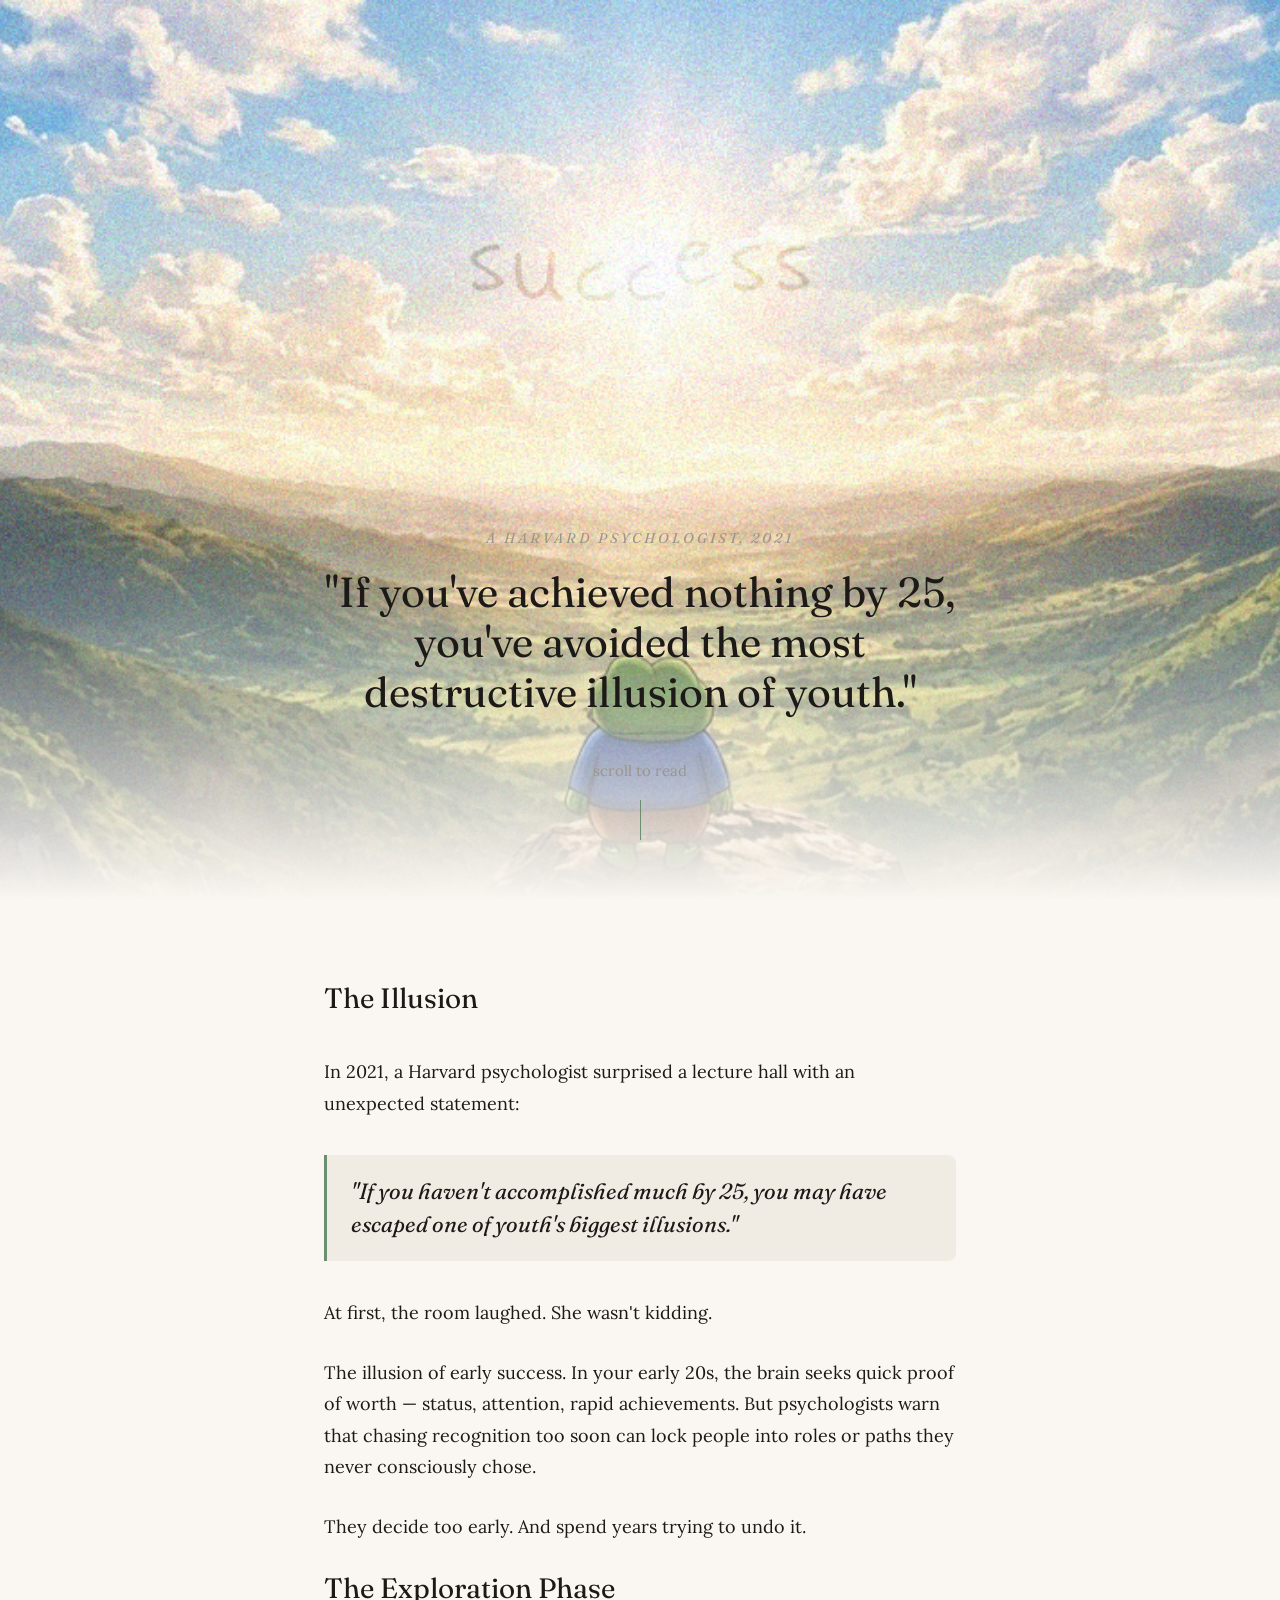
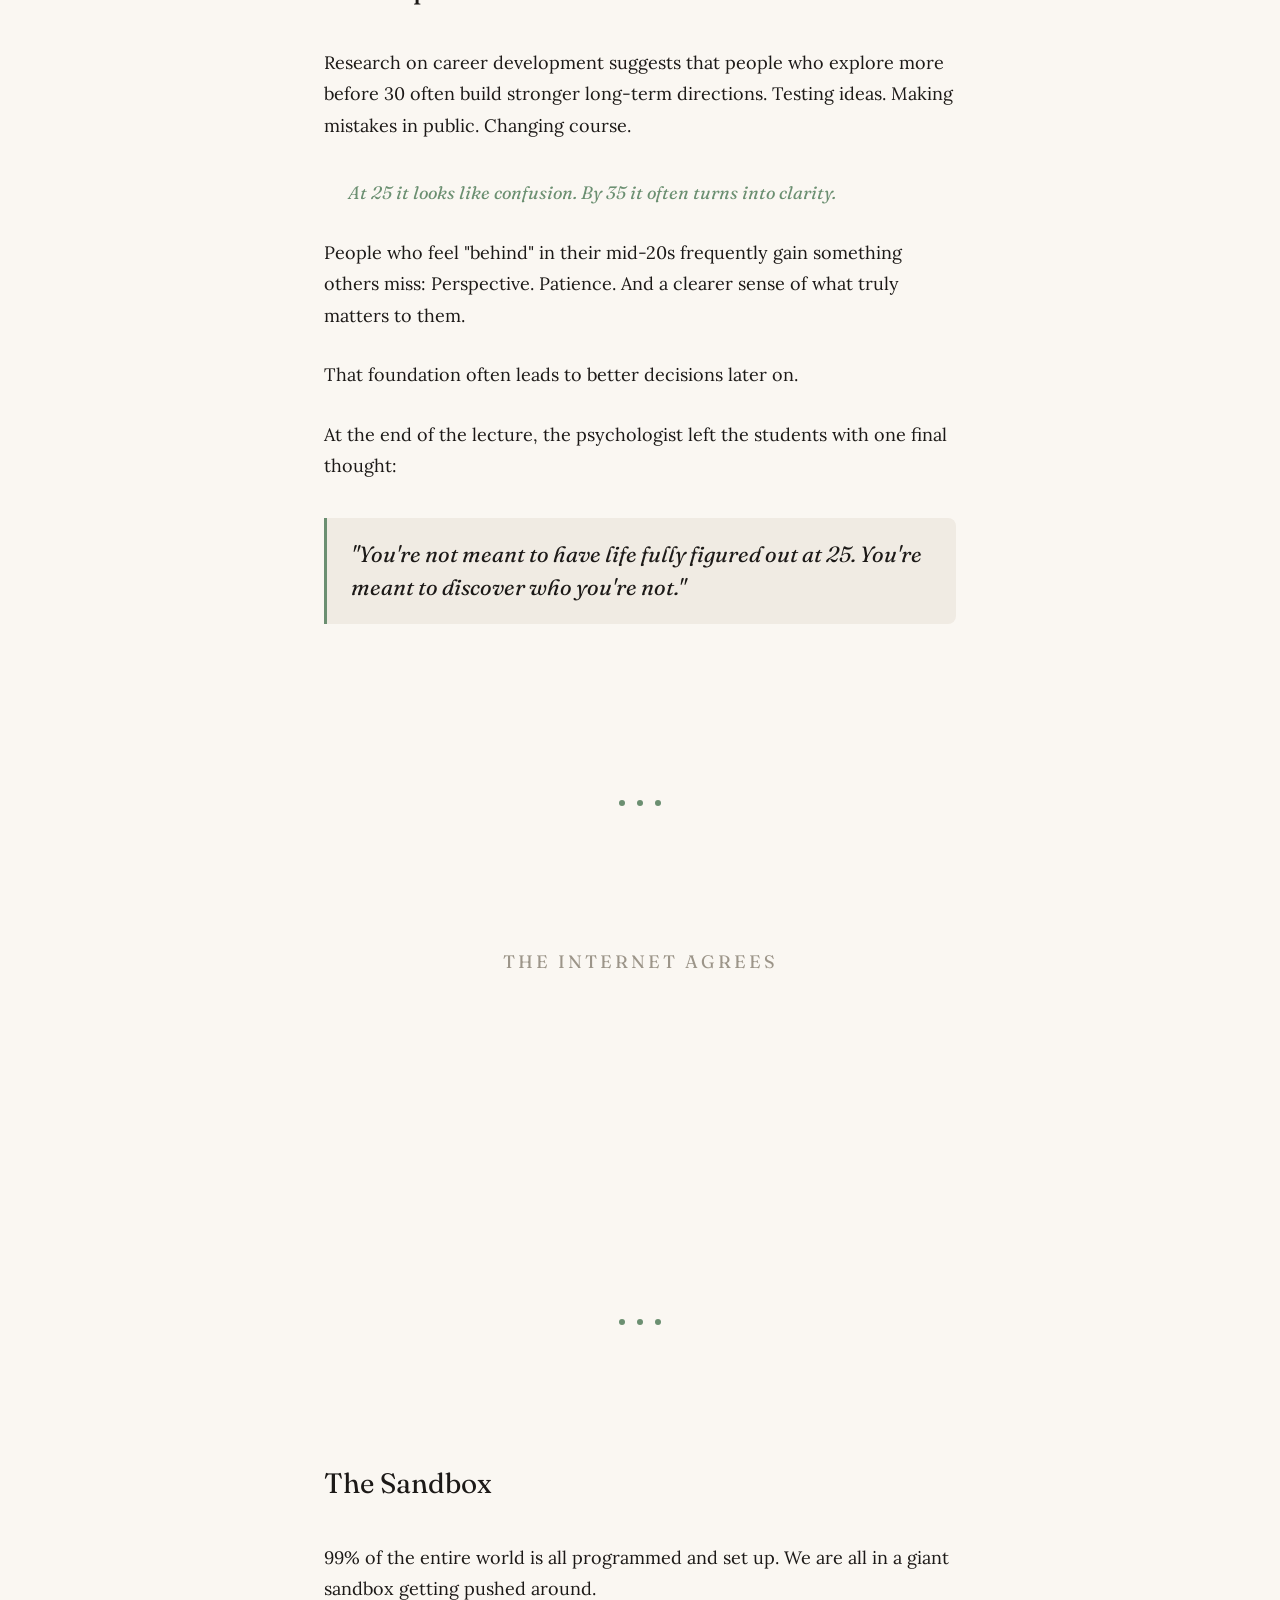
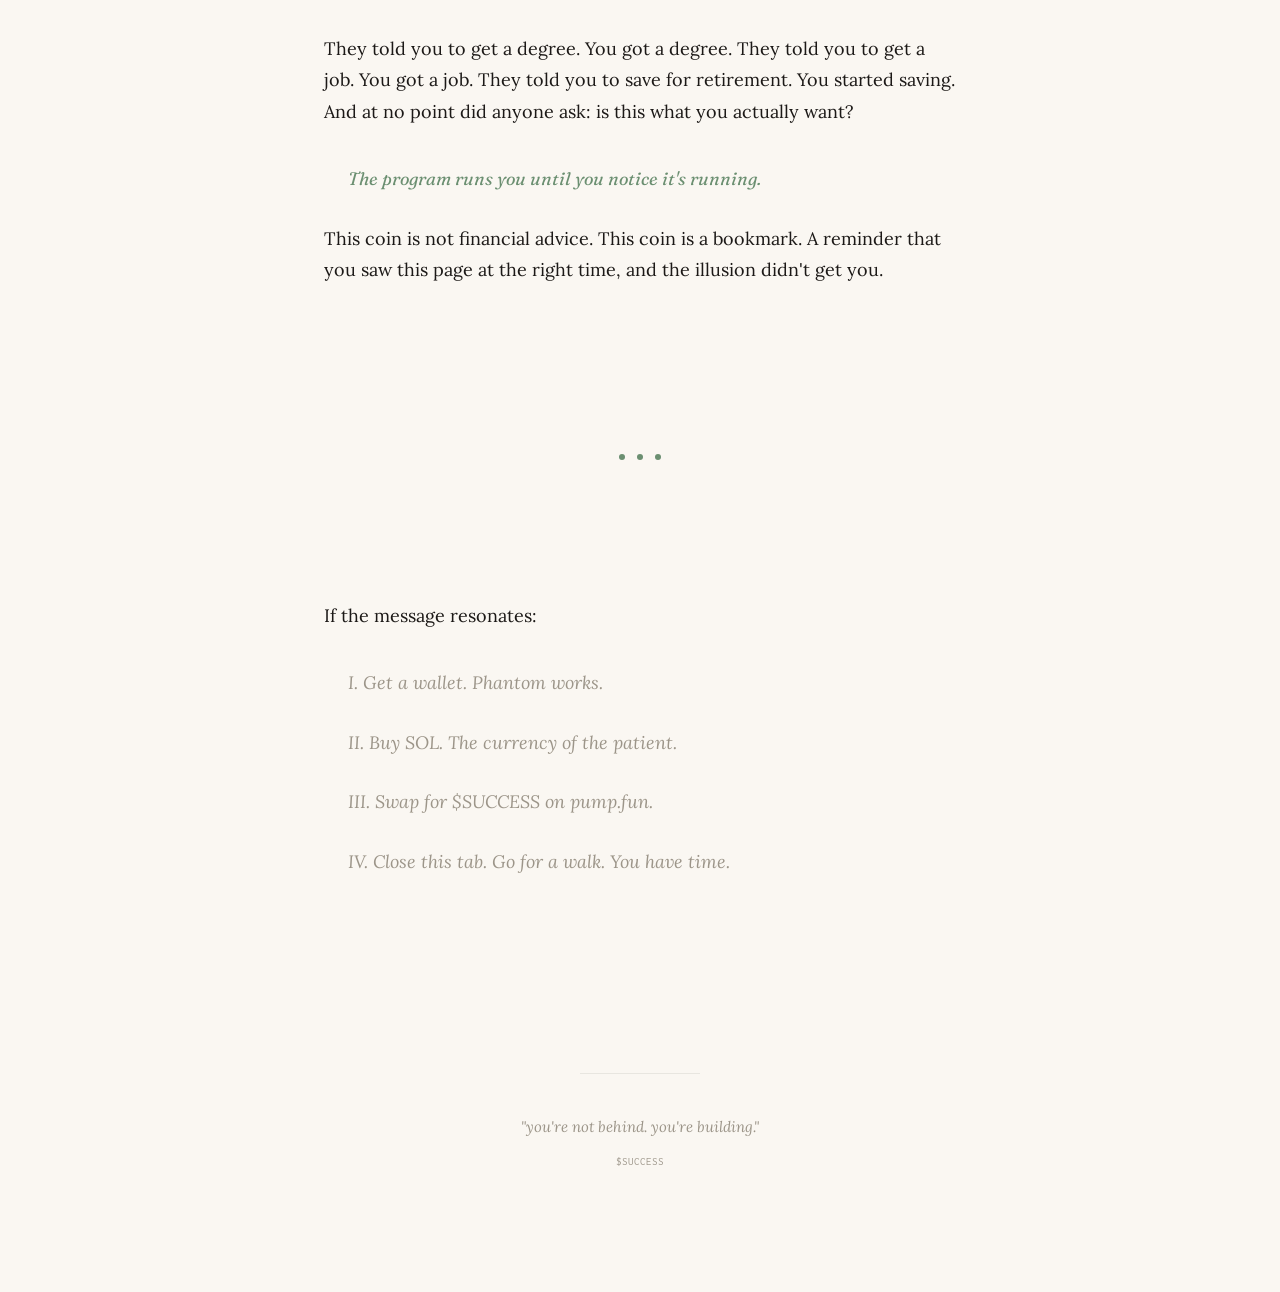
==== index.html @ fbb80ab9 "Auto-resize tweet iframe to full height, disable scrolling Co-Authored-By: Claude Opus 4.6 (1M conte" ====
<!DOCTYPE html>
<html lang="en">
<head>
  <meta charset="UTF-8">
  <meta name="viewport" content="width=device-width, initial-scale=1.0">
  <title>$SUCCESS — The Illusion of Youth</title>
  <meta name="description" content="If you've achieved nothing by 25, you've avoided the most destructive illusion of youth.">
  <meta name="theme-color" content="#FAF7F2">
  <meta property="og:title" content="$SUCCESS — The Illusion of Youth">
  <meta property="og:description" content="If you've achieved nothing by 25, you've avoided the most destructive illusion of youth.">
  <meta property="og:type" content="website">
  <meta name="twitter:card" content="summary_large_image">
  <meta name="twitter:title" content="$SUCCESS — The Illusion of Youth">
  <meta name="twitter:description" content="If you've achieved nothing by 25, you've avoided the most destructive illusion of youth.">
  <link rel="icon" href="favicon.ico">
  <link rel="preconnect" href="https://fonts.googleapis.com">
  <link rel="preconnect" href="https://fonts.gstatic.com" crossorigin>
  <link href="https://fonts.googleapis.com/css2?family=Fraunces:ital,opsz,wght@0,9..144,400;0,9..144,700;1,9..144,400;1,9..144,700&family=Inconsolata:wght@400;700&family=Lora:ital,wght@0,400;0,600;1,400&display=swap" rel="stylesheet">
  <link rel="stylesheet" href="style.css">
</head>
<body>

<!-- Toast -->
<div class="toast" id="toast">noted.</div>

<!-- Fixed header -->
<header class="site-header" id="siteHeader">
  <span class="header-ticker">$SUCCESS</span>
  <div class="header-actions">
    <button class="header-ca" id="headerCa" title="Copy contract address">CA</button>
    <a href="#" class="header-link" id="communityLink" target="_blank" rel="noopener" title="Community">
      <svg viewBox="0 0 24 24" fill="none" stroke="currentColor" stroke-width="1.5" stroke-linecap="round" stroke-linejoin="round">
        <path d="M17 21v-2a4 4 0 0 0-4-4H5a4 4 0 0 0-4 4v2"/>
        <circle cx="9" cy="7" r="4"/>
        <path d="M23 21v-2a4 4 0 0 0-3-3.87"/>
        <path d="M16 3.13a4 4 0 0 1 0 7.75"/>
      </svg>
    </a>
  </div>
</header>

<!-- CHAPTER 0 — THE VIEW -->
<section class="hero" id="hero">
  <div class="hero-image">
    <img src="static/hero.png" alt="A frog sitting peacefully on a mountain peak, overlooking a vast valley at sunset">
    <div class="hero-gradient"></div>
  </div>
  <div class="hero-content">
    <p class="hero-attribution">A Harvard Psychologist, 2021</p>
    <h1 class="hero-quote">"If you've achieved nothing by 25, you've avoided the most destructive illusion of youth."</h1>
    <p class="hero-scroll">scroll to read</p>
    <div class="scroll-line"></div>
  </div>
</section>

<!-- CHAPTER 1 — THE LECTURE -->
<div class="essay">
  <h2 class="chapter-heading scroll-reveal">The Illusion</h2>

  <p class="scroll-reveal">In 2021, a Harvard psychologist surprised a lecture hall with an unexpected statement:</p>

  <blockquote class="scroll-reveal">
    <p>"If you haven't accomplished much by 25, you may have escaped one of youth's biggest illusions."</p>
  </blockquote>

  <p class="scroll-reveal">At first, the room laughed. She wasn't kidding.</p>

  <p class="scroll-reveal">The illusion of early success. In your early 20s, the brain seeks quick proof of worth — status, attention, rapid achievements. But psychologists warn that chasing recognition too soon can lock people into roles or paths they never consciously chose.</p>

  <p class="scroll-reveal">They decide too early. And spend years trying to undo it.</p>

  <h2 class="chapter-heading scroll-reveal">The Exploration Phase</h2>

  <p class="scroll-reveal">Research on career development suggests that people who explore more before 30 often build stronger long-term directions. Testing ideas. Making mistakes in public. Changing course.</p>

  <p class="highlight-line scroll-reveal">At 25 it looks like confusion. By 35 it often turns into clarity.</p>

  <p class="scroll-reveal">People who feel "behind" in their mid-20s frequently gain something others miss: Perspective. Patience. And a clearer sense of what truly matters to them.</p>

  <p class="scroll-reveal">That foundation often leads to better decisions later on.</p>

  <p class="scroll-reveal">At the end of the lecture, the psychologist left the students with one final thought:</p>

  <blockquote class="scroll-reveal">
    <p>"You're not meant to have life fully figured out at 25. You're meant to discover who you're not."</p>
  </blockquote>
</div>

<!-- Divider -->
<div class="divider"><span></span><span></span><span></span></div>

<!-- CHAPTER 2 — THE PROOF -->
<div class="essay">
  <p class="section-label scroll-reveal">THE INTERNET AGREES</p>

  <div class="tweet-embed scroll-reveal">
    <iframe
      id="tweetFrame"
      src="https://platform.twitter.com/embed/Tweet.html?id=2039748564969283636&theme=light"
      style="width: 100%; max-width: 550px; margin: 0 auto; display: block; border: none; border-radius: 12px; overflow: hidden;"
      scrolling="no"
      allowfullscreen
      loading="lazy"
    ></iframe>
  </div>
</div>

<!-- Divider -->
<div class="divider"><span></span><span></span><span></span></div>

<!-- CHAPTER 3 — THE ESSAY CONTINUES -->
<div class="essay">
  <h2 class="chapter-heading scroll-reveal">The Sandbox</h2>

  <p class="scroll-reveal">99% of the entire world is all programmed and set up. We are all in a giant sandbox getting pushed around.</p>

  <p class="scroll-reveal">They told you to get a degree. You got a degree. They told you to get a job. You got a job. They told you to save for retirement. You started saving. And at no point did anyone ask: is this what you actually want?</p>

  <p class="highlight-line scroll-reveal">The program runs you until you notice it's running.</p>

  <p class="scroll-reveal">This coin is not financial advice. This coin is a bookmark. A reminder that you saw this page at the right time, and the illusion didn't get you.</p>
</div>

<!-- Divider -->
<div class="divider"><span></span><span></span><span></span></div>

<!-- CHAPTER 4 — HOW TO BUY -->
<div class="essay">
  <p class="scroll-reveal">If the message resonates:</p>

  <div class="buy-steps">
    <p class="buy-step scroll-reveal">I. Get a wallet. Phantom works.</p>
    <p class="buy-step scroll-reveal">II. Buy SOL. The currency of the patient.</p>
    <p class="buy-step scroll-reveal">III. Swap for $SUCCESS on pump.fun.</p>
    <p class="buy-step scroll-reveal">IV. Close this tab. Go for a walk. You have time.</p>
  </div>
</div>

<!-- COLOPHON -->
<footer class="colophon">
  <div class="colophon-line"></div>
  <p class="colophon-quote">"you're not behind. you're building."</p>
  <p class="colophon-ticker">$SUCCESS</p>
</footer>

<script src="script.js"></script>
</body>
</html>
---- style.css ----
/* ── $SUCCESS — The Illusion of Youth ── */

:root {
  --parchment: #FAF7F2;
  --ink: #1C1917;
  --sage: #6B8F71;
  --terracotta: #C2785C;
  --stone: #9C9589;
  --quote-bg: #F0EBE3;
  --content-width: 680px;
}

/* ── Reset ── */
*, *::before, *::after {
  margin: 0;
  padding: 0;
  box-sizing: border-box;
}

html {
  scroll-behavior: smooth;
  -webkit-font-smoothing: antialiased;
  -moz-osx-font-smoothing: grayscale;
}

body {
  font-family: 'Lora', Georgia, serif;
  font-size: 18px;
  line-height: 1.75;
  color: var(--ink);
  background: var(--parchment);
  overflow-x: hidden;
}

/* ── Paper grain texture ── */
body::before {
  content: '';
  position: fixed;
  inset: 0;
  z-index: 9999;
  pointer-events: none;
  opacity: 0.015;
  background: url("data:image/svg+xml,%3Csvg xmlns='http://www.w3.org/2000/svg' width='400' height='400'%3E%3Cfilter id='n'%3E%3CfeTurbulence type='fractalNoise' baseFrequency='0.65' numOctaves='3' stitchTiles='stitch'/%3E%3C/filter%3E%3Crect width='100%25' height='100%25' filter='url(%23n)'/%3E%3C/svg%3E");
  background-size: 400px 400px;
}

/* ── Fixed header ── */
.site-header {
  position: fixed;
  top: 0;
  left: 0;
  right: 0;
  height: 48px;
  background: rgba(250, 247, 242, 0.92);
  backdrop-filter: blur(8px);
  -webkit-backdrop-filter: blur(8px);
  border-bottom: 1px solid rgba(28, 25, 23, 0.08);
  z-index: 1000;
  display: flex;
  align-items: center;
  justify-content: space-between;
  padding: 0 24px;
  opacity: 0;
  transform: translateY(-100%);
  transition: opacity 0.4s ease, transform 0.4s ease;
  pointer-events: none;
}

.site-header.visible {
  opacity: 1;
  transform: translateY(0);
  pointer-events: auto;
}

.header-ticker {
  font-family: 'Fraunces', serif;
  font-size: 14px;
  font-style: italic;
  color: var(--sage);
  letter-spacing: 0.5px;
}

.header-actions {
  display: flex;
  align-items: center;
  gap: 16px;
}

.header-ca {
  font-family: 'Inconsolata', monospace;
  font-size: 11px;
  color: var(--stone);
  cursor: pointer;
  transition: color 0.2s;
  background: none;
  border: none;
  padding: 4px 8px;
}

.header-ca:hover {
  color: var(--sage);
}

.header-link {
  color: var(--stone);
  transition: color 0.2s;
  display: flex;
  align-items: center;
}

.header-link:hover {
  color: var(--sage);
}

.header-link svg {
  width: 18px;
  height: 18px;
}

/* ── Toast ── */
.toast {
  position: fixed;
  bottom: 40px;
  left: 50%;
  transform: translateX(-50%) translateY(20px);
  font-family: 'Inconsolata', monospace;
  font-size: 13px;
  color: var(--ink);
  background: var(--parchment);
  border: 1px solid rgba(28, 25, 23, 0.12);
  padding: 8px 20px;
  border-radius: 20px;
  opacity: 0;
  transition: opacity 0.3s ease, transform 0.3s ease;
  z-index: 10000;
  pointer-events: none;
}

.toast.show {
  opacity: 1;
  transform: translateX(-50%) translateY(0);
}

/* ── Hero (Chapter 0) ── */
.hero {
  position: relative;
  min-height: 100vh;
  display: flex;
  align-items: flex-end;
  justify-content: center;
  overflow: hidden;
}

.hero-image {
  position: absolute;
  inset: 0;
  z-index: 0;
}

.hero-image img {
  width: 100%;
  height: 100%;
  object-fit: cover;
  display: block;
}

.hero-gradient {
  position: absolute;
  bottom: 0;
  left: 0;
  right: 0;
  height: 40%;
  background: linear-gradient(to bottom, rgba(250, 247, 242, 0) 0%, rgba(250, 247, 242, 1) 100%);
  z-index: 1;
}

.hero-content {
  position: relative;
  z-index: 2;
  text-align: center;
  padding: 0 24px 60px;
  max-width: 720px;
}

.hero-attribution {
  font-family: 'Fraunces', serif;
  font-style: italic;
  font-size: 14px;
  color: var(--stone);
  letter-spacing: 3px;
  text-transform: uppercase;
  margin-bottom: 16px;
}

.hero-quote {
  font-family: 'Fraunces', serif;
  font-size: 42px;
  line-height: 1.2;
  color: var(--ink);
  margin-bottom: 40px;
  font-weight: 400;
}

.hero-scroll {
  font-family: 'Lora', serif;
  font-size: 15px;
  color: var(--stone);
  margin-bottom: 16px;
}

.scroll-line {
  width: 1px;
  height: 40px;
  background: var(--sage);
  margin: 0 auto;
  animation: scrollBounce 2s ease-in-out infinite;
}

@keyframes scrollBounce {
  0%, 100% {
    opacity: 1;
    transform: translateY(0);
  }
  50% {
    opacity: 0.3;
    transform: translateY(12px);
  }
}

/* ── Essay container ── */
.essay {
  max-width: var(--content-width);
  margin: 0 auto;
  padding: 80px 24px;
}

/* ── Chapter headings ── */
.chapter-heading {
  font-family: 'Fraunces', serif;
  font-size: 28px;
  font-weight: 400;
  color: var(--ink);
  margin-bottom: 40px;
  line-height: 1.3;
}

/* ── Paragraphs ── */
.essay p {
  margin-bottom: 28px;
  font-size: 18px;
  line-height: 1.75;
}

/* ── Block quotes ── */
.essay blockquote:not(.twitter-tweet) {
  border-left: 3px solid var(--sage);
  padding: 20px 24px;
  margin: 36px 0;
  background: var(--quote-bg);
  border-radius: 0 8px 8px 0;
}

.essay blockquote p {
  font-family: 'Fraunces', serif;
  font-style: italic;
  font-size: 22px;
  line-height: 1.5;
  margin-bottom: 0;
  color: var(--ink);
}

/* ── Highlighted lines ── */
.highlight-line {
  font-family: 'Fraunces', serif;
  font-style: italic;
  font-size: 20px;
  color: var(--sage);
  padding-left: 24px;
  margin: 36px 0;
  line-height: 1.5;
}

/* ── Divider (three dots) ── */
.divider {
  display: flex;
  justify-content: center;
  align-items: center;
  gap: 12px;
  margin: 60px auto;
}

.divider span {
  width: 6px;
  height: 6px;
  border-radius: 50%;
  background: var(--sage);
}

/* ── Section label ── */
.section-label {
  font-family: 'Fraunces', serif;
  font-size: 14px;
  color: var(--stone);
  letter-spacing: 3px;
  text-align: center;
  margin-bottom: 40px;
  text-transform: uppercase;
}

/* ── Tweet embeds ── */
.tweet-embed {
  max-width: 550px;
  margin: 0 auto 24px;
}

/* ── How to buy steps ── */
.buy-steps {
  margin: 36px 0;
}

.buy-step {
  font-family: 'Lora', serif;
  font-style: italic;
  font-size: 16px;
  color: var(--stone);
  padding-left: 24px;
  margin-bottom: 12px;
  line-height: 1.6;
}

/* ── Gallery ── */
.gallery-grid {
  display: grid;
  grid-template-columns: repeat(2, 1fr);
  gap: 16px;
  margin-top: 32px;
}

.gallery-item {
  border-radius: 12px;
  border: 1px solid rgba(28, 25, 23, 0.06);
  overflow: hidden;
  transition: transform 0.3s ease, box-shadow 0.3s ease;
}

.gallery-item:hover {
  transform: translateY(-2px);
  box-shadow: 0 4px 16px rgba(28, 25, 23, 0.06);
}

.gallery-item img {
  width: 100%;
  display: block;
  object-fit: cover;
  aspect-ratio: 1;
}

/* ── Colophon (footer) ── */
.colophon {
  text-align: center;
  padding: 0 24px 120px;
}

.colophon-line {
  width: 120px;
  height: 1px;
  background: rgba(28, 25, 23, 0.08);
  margin: 80px auto 40px;
}

.colophon-quote {
  font-family: 'Lora', serif;
  font-style: italic;
  font-size: 15px;
  color: var(--stone);
  margin-bottom: 12px;
}

.colophon-ticker {
  font-family: 'Inconsolata', monospace;
  font-size: 11px;
  color: var(--stone);
}

/* ── Scroll reveal ── */
.scroll-reveal {
  opacity: 0;
  transform: translateY(12px);
  transition: opacity 0.6s ease, transform 0.6s ease;
}

.scroll-reveal.visible {
  opacity: 1;
  transform: translateY(0);
}

/* ── Responsive ── */
@media (max-width: 768px) {
  body {
    font-size: 16px;
  }

  .hero-quote {
    font-size: 28px;
  }

  .hero-attribution {
    font-size: 12px;
    letter-spacing: 2px;
  }

  .chapter-heading {
    font-size: 24px;
  }

  .essay p {
    font-size: 16px;
  }

  .essay blockquote p {
    font-size: 19px;
  }

  .highlight-line {
    font-size: 18px;
    padding-left: 16px;
  }

  .gallery-grid {
    grid-template-columns: 1fr;
  }

  .essay {
    padding: 60px 20px;
  }

  .tweet-wrapper {
    max-width: 100%;
  }
}

@media (max-width: 480px) {
  .hero-content {
    padding: 0 20px 40px;
  }

  .hero-quote {
    font-size: 24px;
  }

  .essay {
    padding: 40px 16px;
  }

  .header-actions {
    gap: 12px;
  }
}
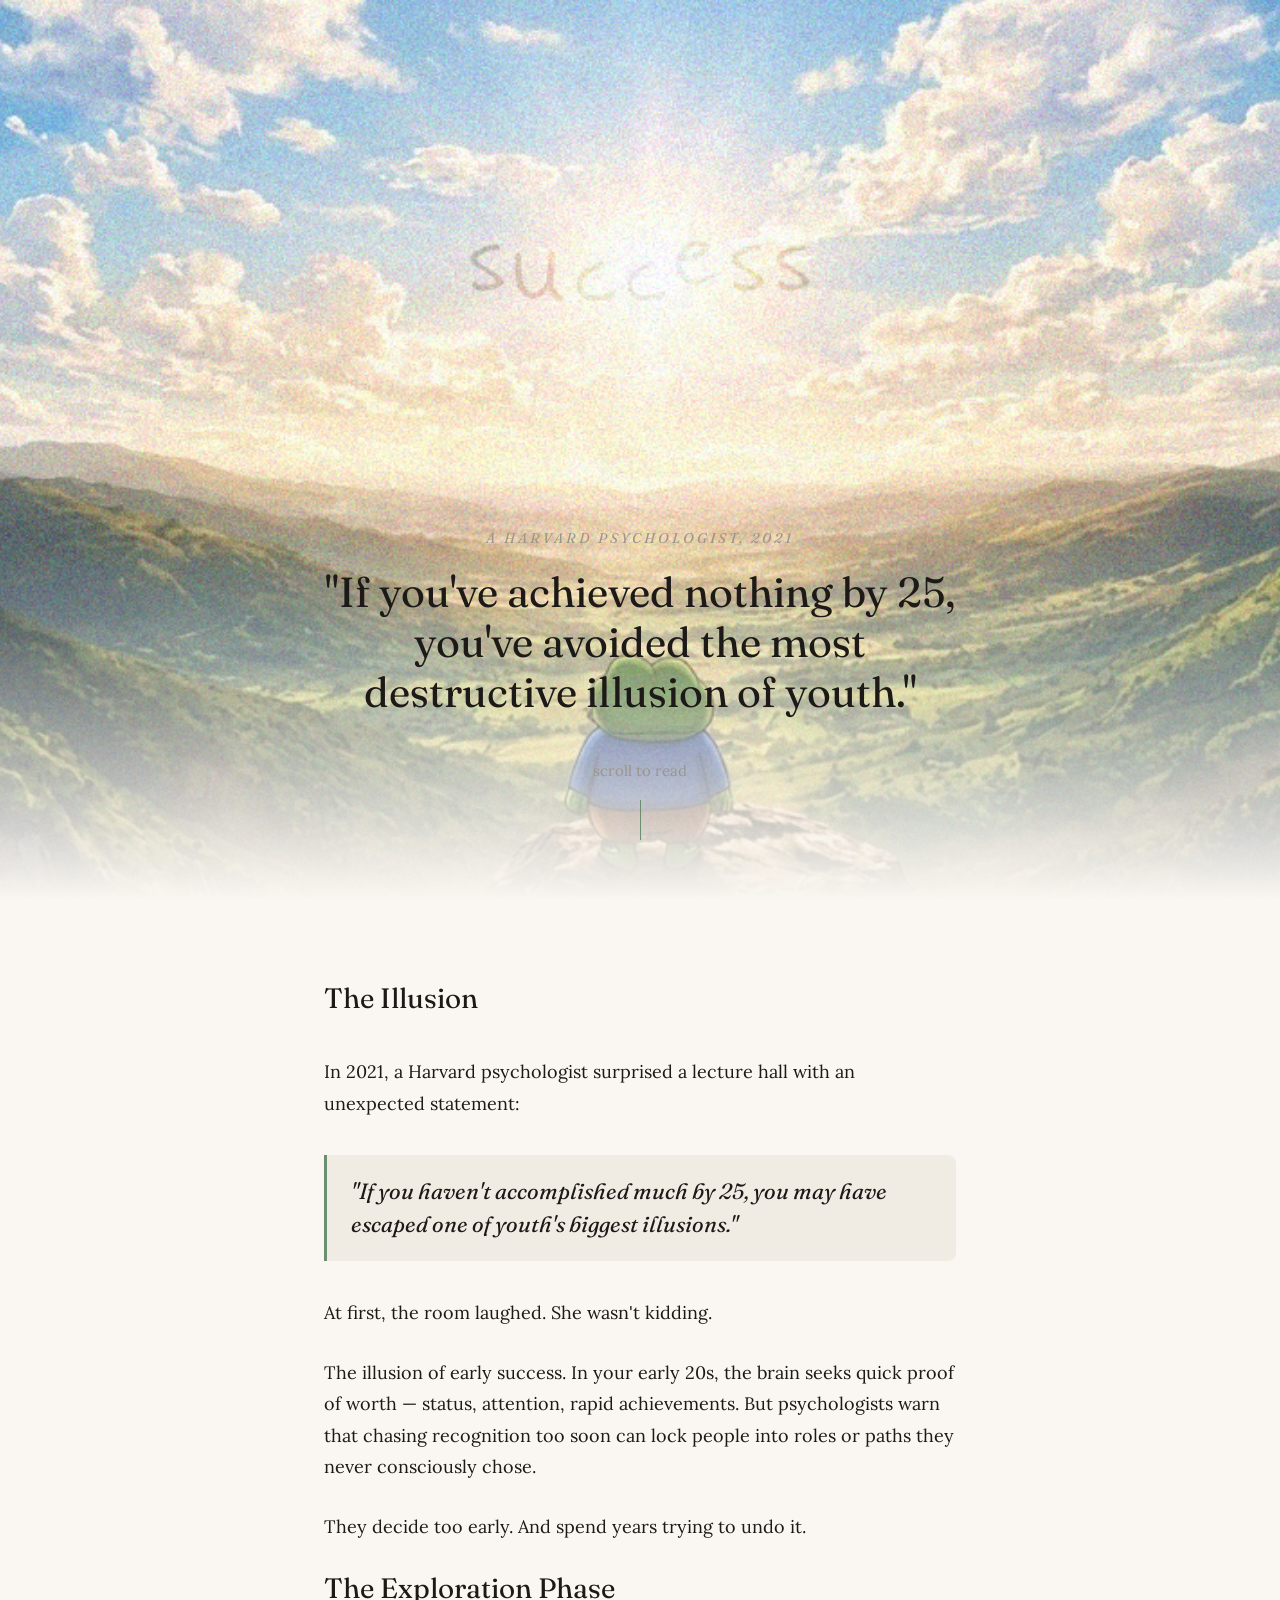
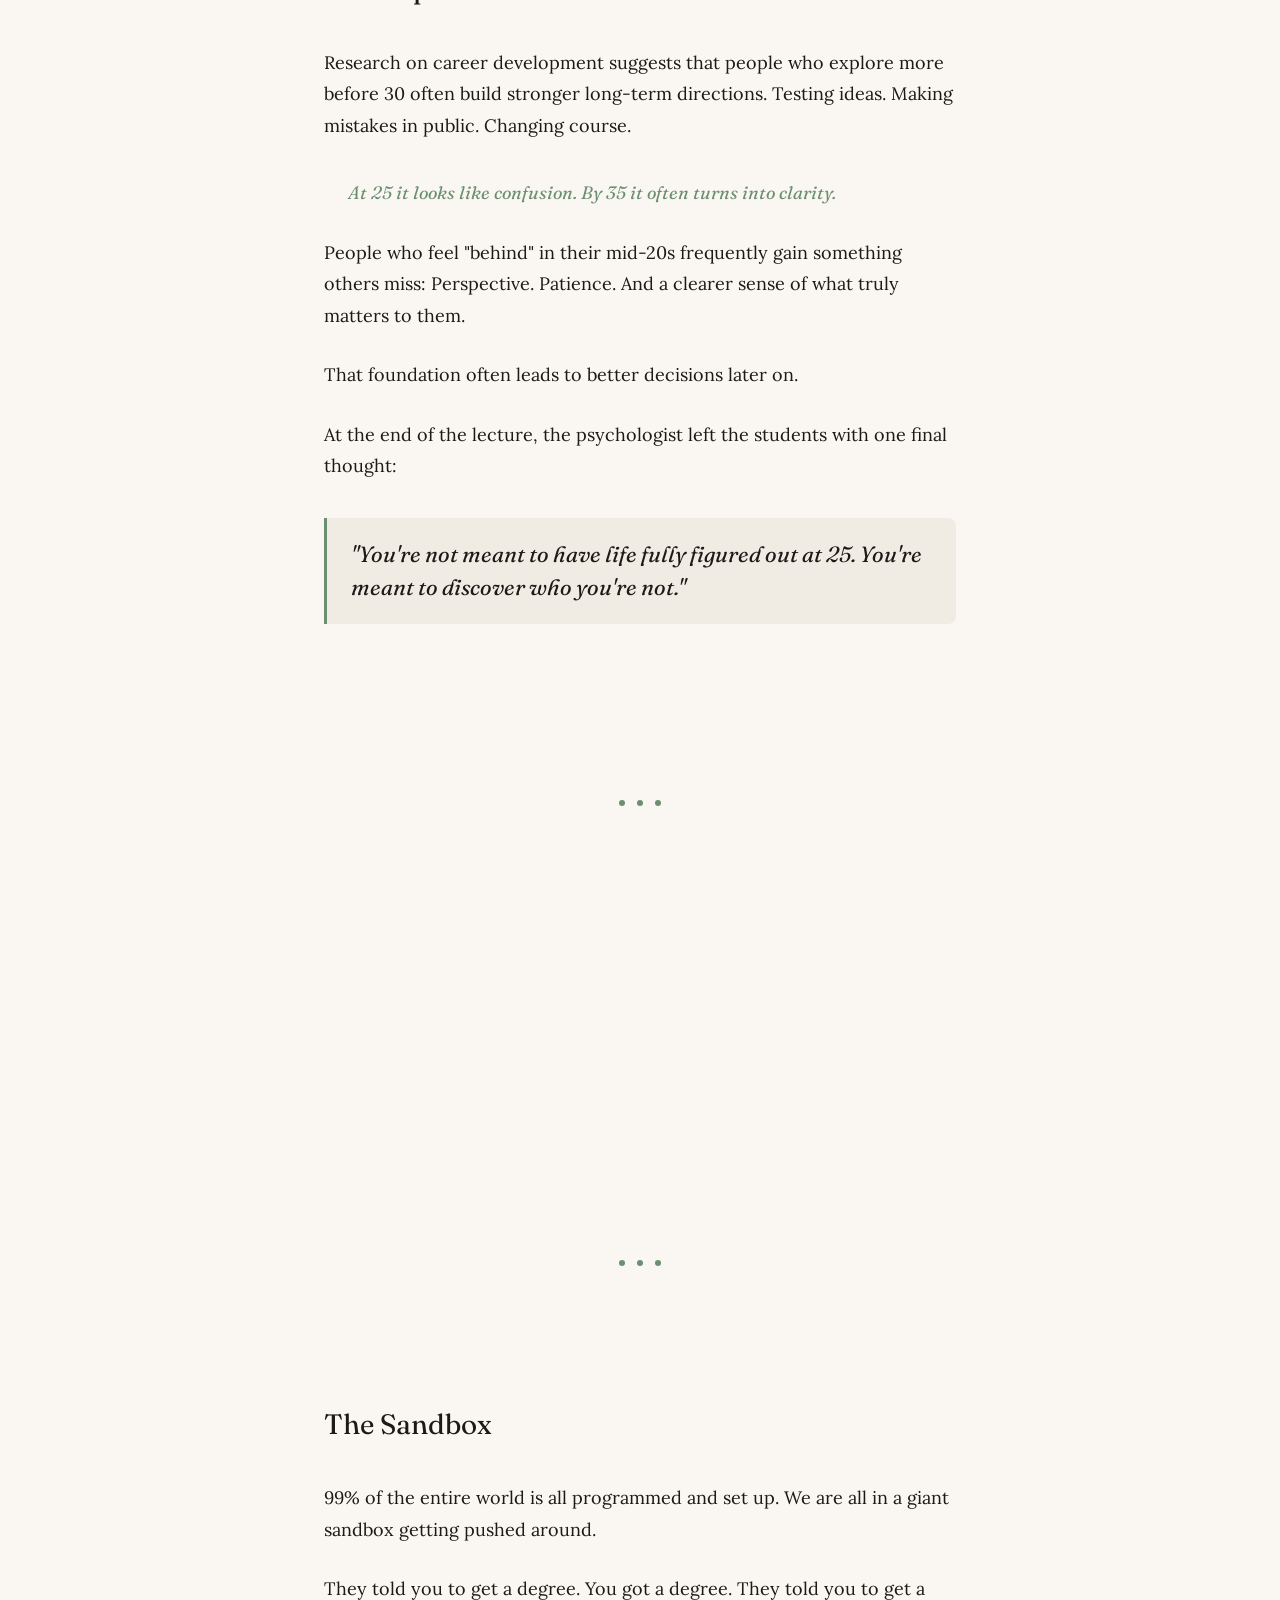
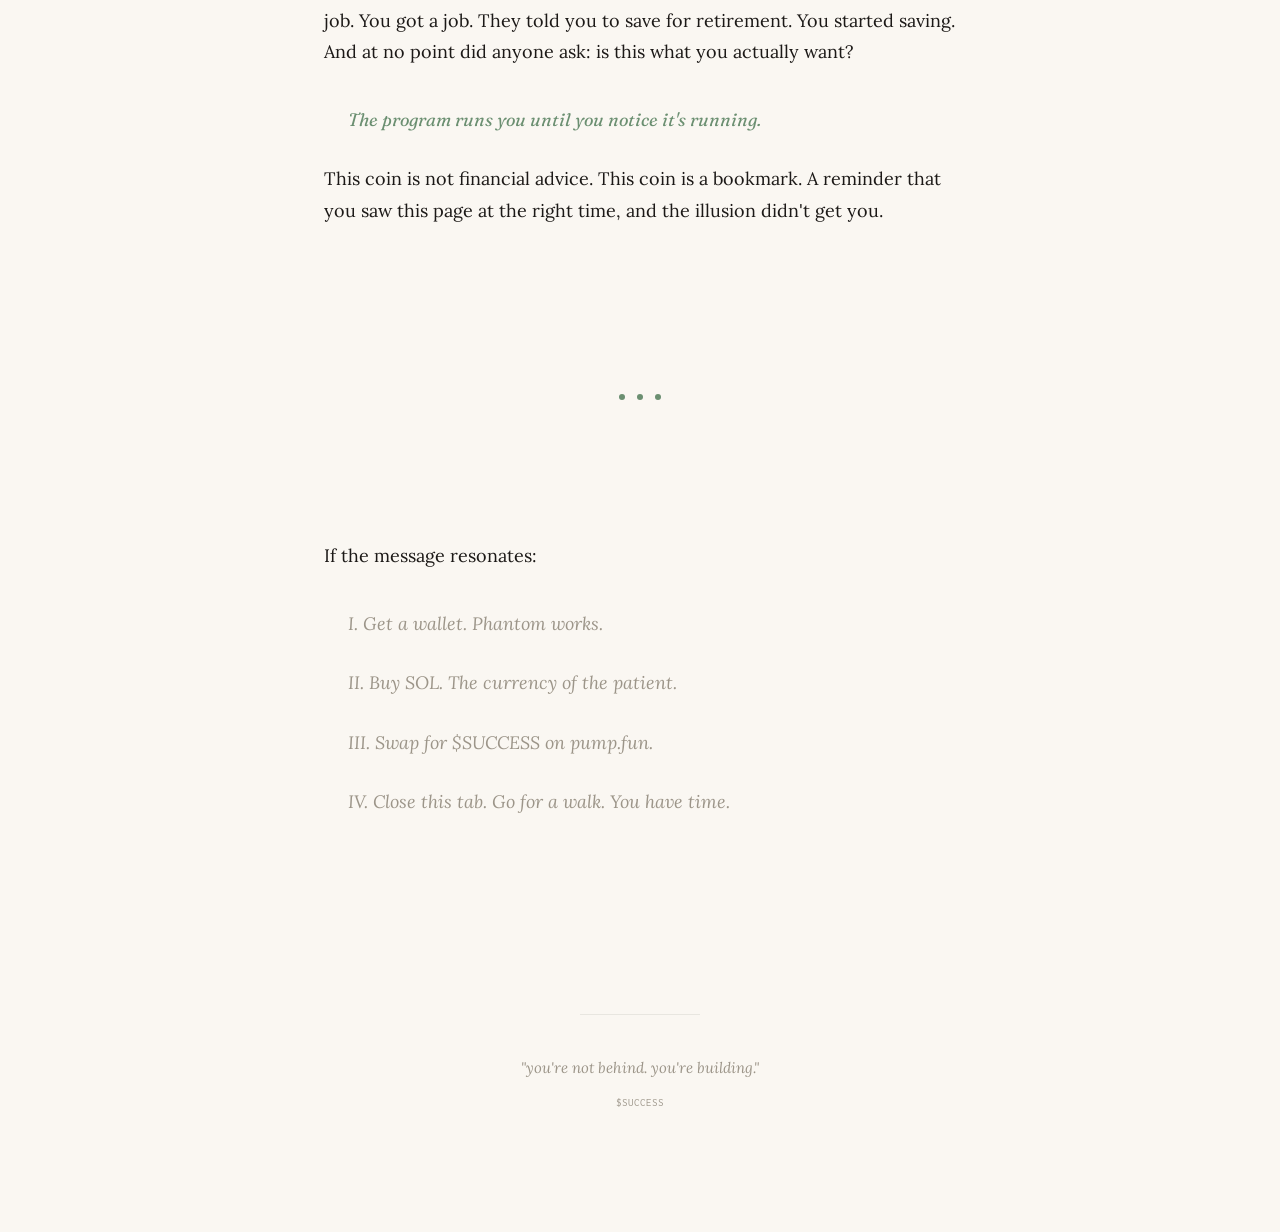
==== commit 59100fce: "Remove THE INTERNET AGREES label, make tweet full width Co-Authored-By: Claude Opus 4.6 (1M context)" ====
--- a/index.html
+++ b/index.html
@@ -91,13 +91,11 @@
 
 <!-- CHAPTER 2 — THE PROOF -->
 <div class="essay">
-  <p class="section-label scroll-reveal">THE INTERNET AGREES</p>
-
   <div class="tweet-embed scroll-reveal">
     <iframe
       id="tweetFrame"
       src="https://platform.twitter.com/embed/Tweet.html?id=2039748564969283636&theme=light"
-      style="width: 100%; max-width: 550px; margin: 0 auto; display: block; border: none; border-radius: 12px; overflow: hidden;"
+      style="width: 100%; display: block; border: none; border-radius: 12px; overflow: hidden;"
       scrolling="no"
       allowfullscreen
       loading="lazy"
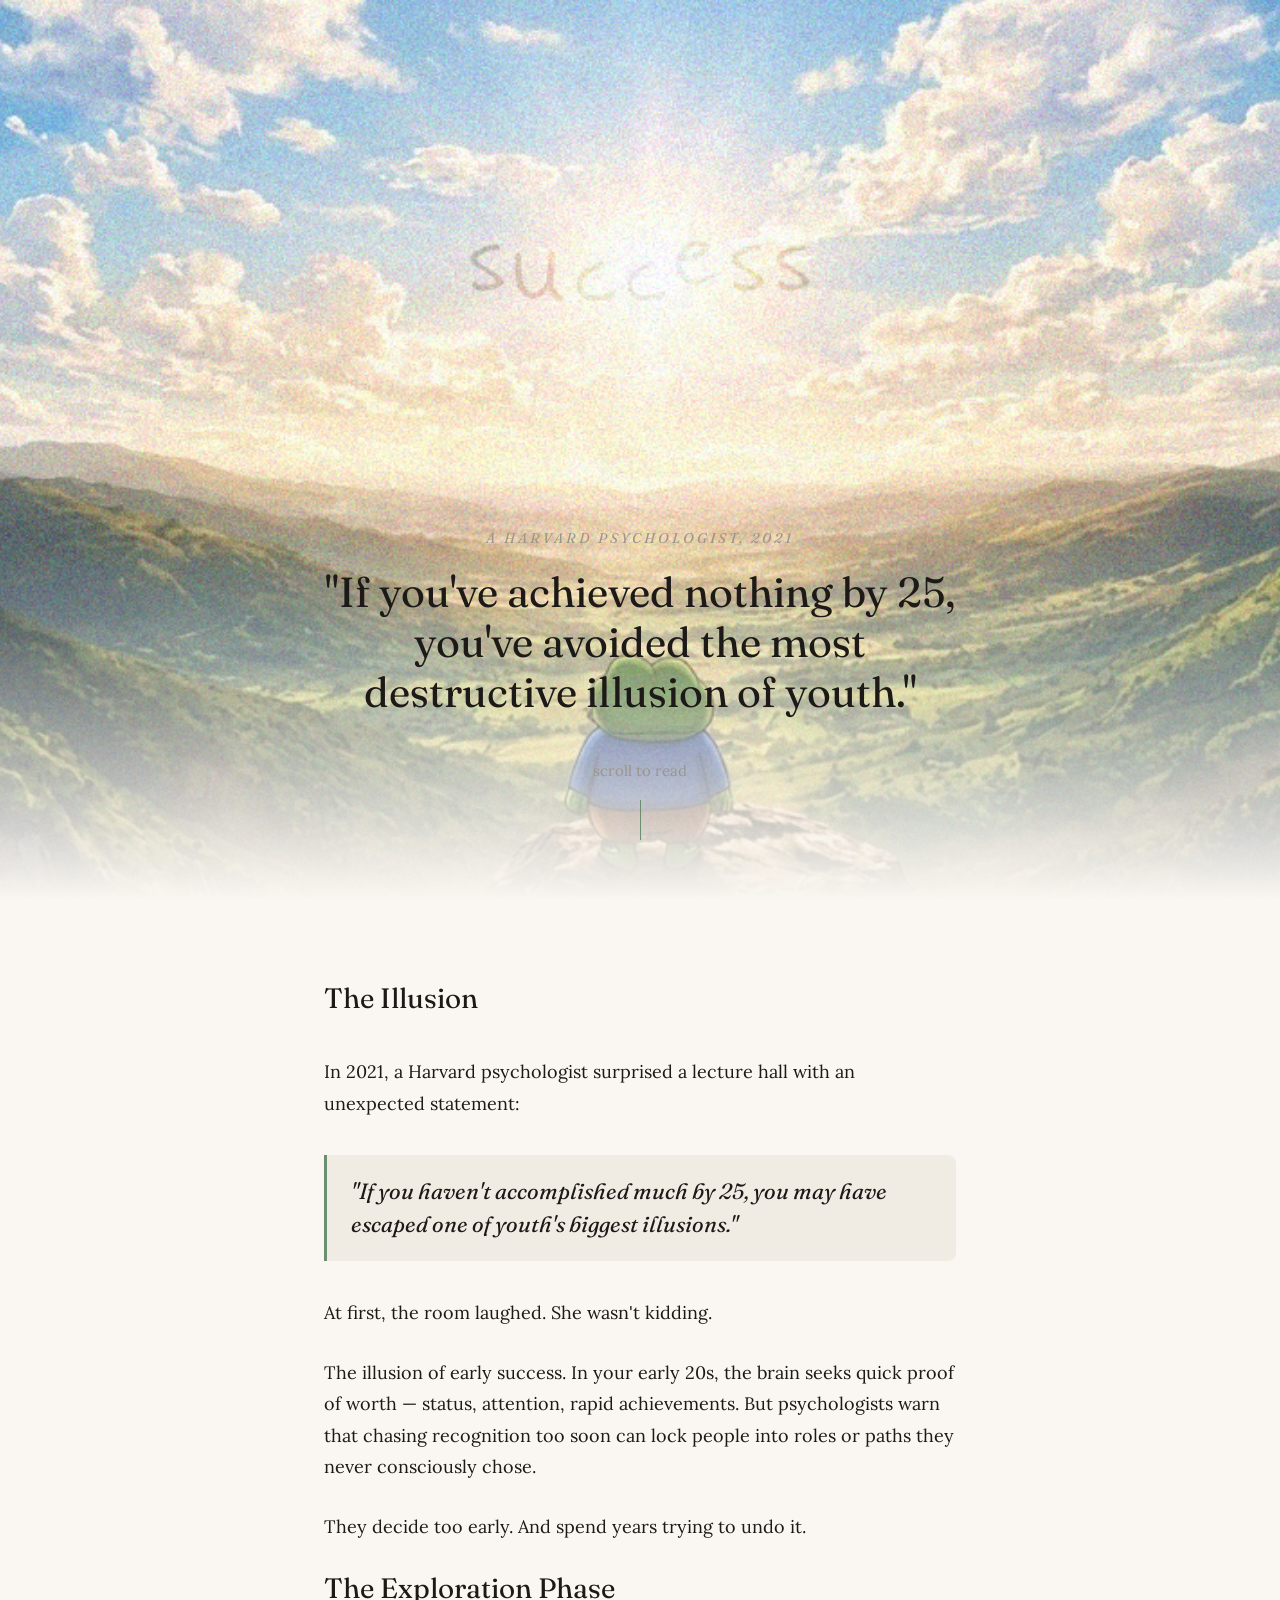
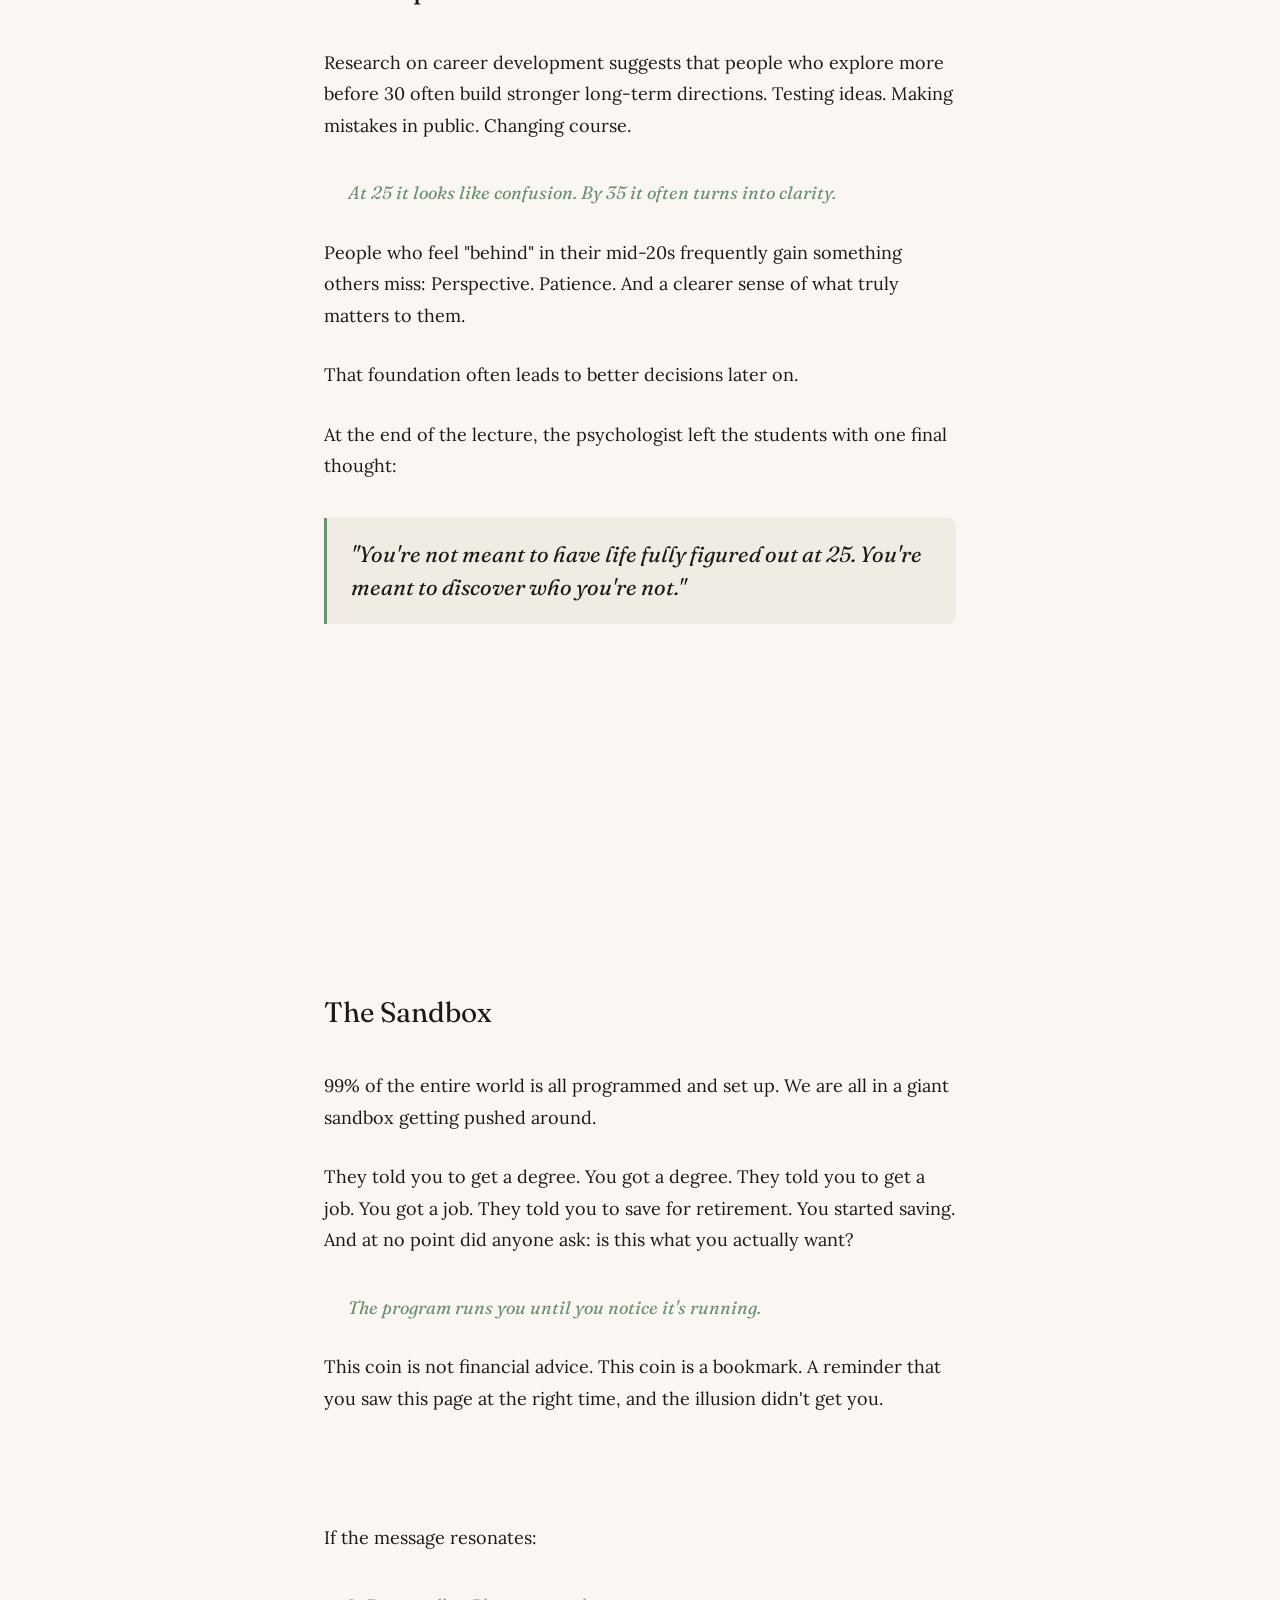
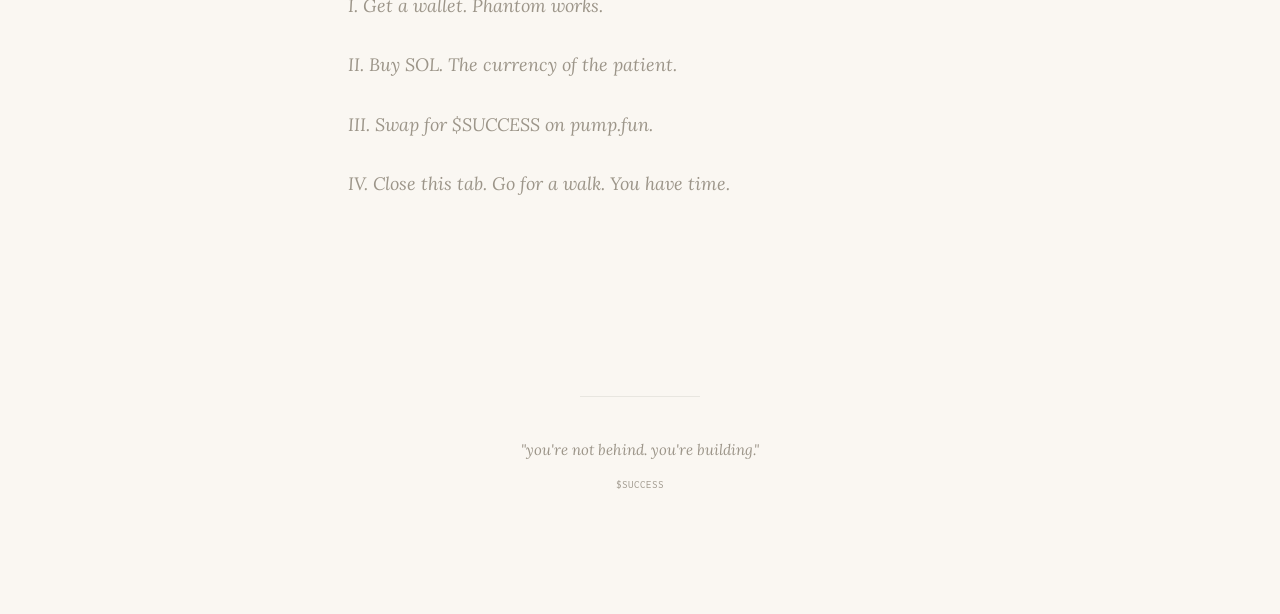
==== commit b7e766e7: "Remove all dot dividers, tighten section spacing, set tweet maxWidth Co-Authored-By: Claude Opus 4.6" ====
--- a/index.html
+++ b/index.html
@@ -86,15 +86,12 @@
   </blockquote>
 </div>
 
-<!-- Divider -->
-<div class="divider"><span></span><span></span><span></span></div>
-
 <!-- CHAPTER 2 — THE PROOF -->
-<div class="essay">
+<div class="essay" style="padding-top: 0;">
   <div class="tweet-embed scroll-reveal">
     <iframe
       id="tweetFrame"
-      src="https://platform.twitter.com/embed/Tweet.html?id=2039748564969283636&theme=light"
+      src="https://platform.twitter.com/embed/Tweet.html?id=2039748564969283636&theme=light&maxWidth=680"
       style="width: 100%; display: block; border: none; border-radius: 12px; overflow: hidden;"
       scrolling="no"
       allowfullscreen
@@ -103,11 +100,8 @@
   </div>
 </div>
 
-<!-- Divider -->
-<div class="divider"><span></span><span></span><span></span></div>
-
 <!-- CHAPTER 3 — THE ESSAY CONTINUES -->
-<div class="essay">
+<div class="essay" style="padding-top: 0;">
   <h2 class="chapter-heading scroll-reveal">The Sandbox</h2>
 
   <p class="scroll-reveal">99% of the entire world is all programmed and set up. We are all in a giant sandbox getting pushed around.</p>
@@ -119,11 +113,8 @@
   <p class="scroll-reveal">This coin is not financial advice. This coin is a bookmark. A reminder that you saw this page at the right time, and the illusion didn't get you.</p>
 </div>
 
-<!-- Divider -->
-<div class="divider"><span></span><span></span><span></span></div>
-
 <!-- CHAPTER 4 — HOW TO BUY -->
-<div class="essay">
+<div class="essay" style="padding-top: 0;">
   <p class="scroll-reveal">If the message resonates:</p>
 
   <div class="buy-steps">
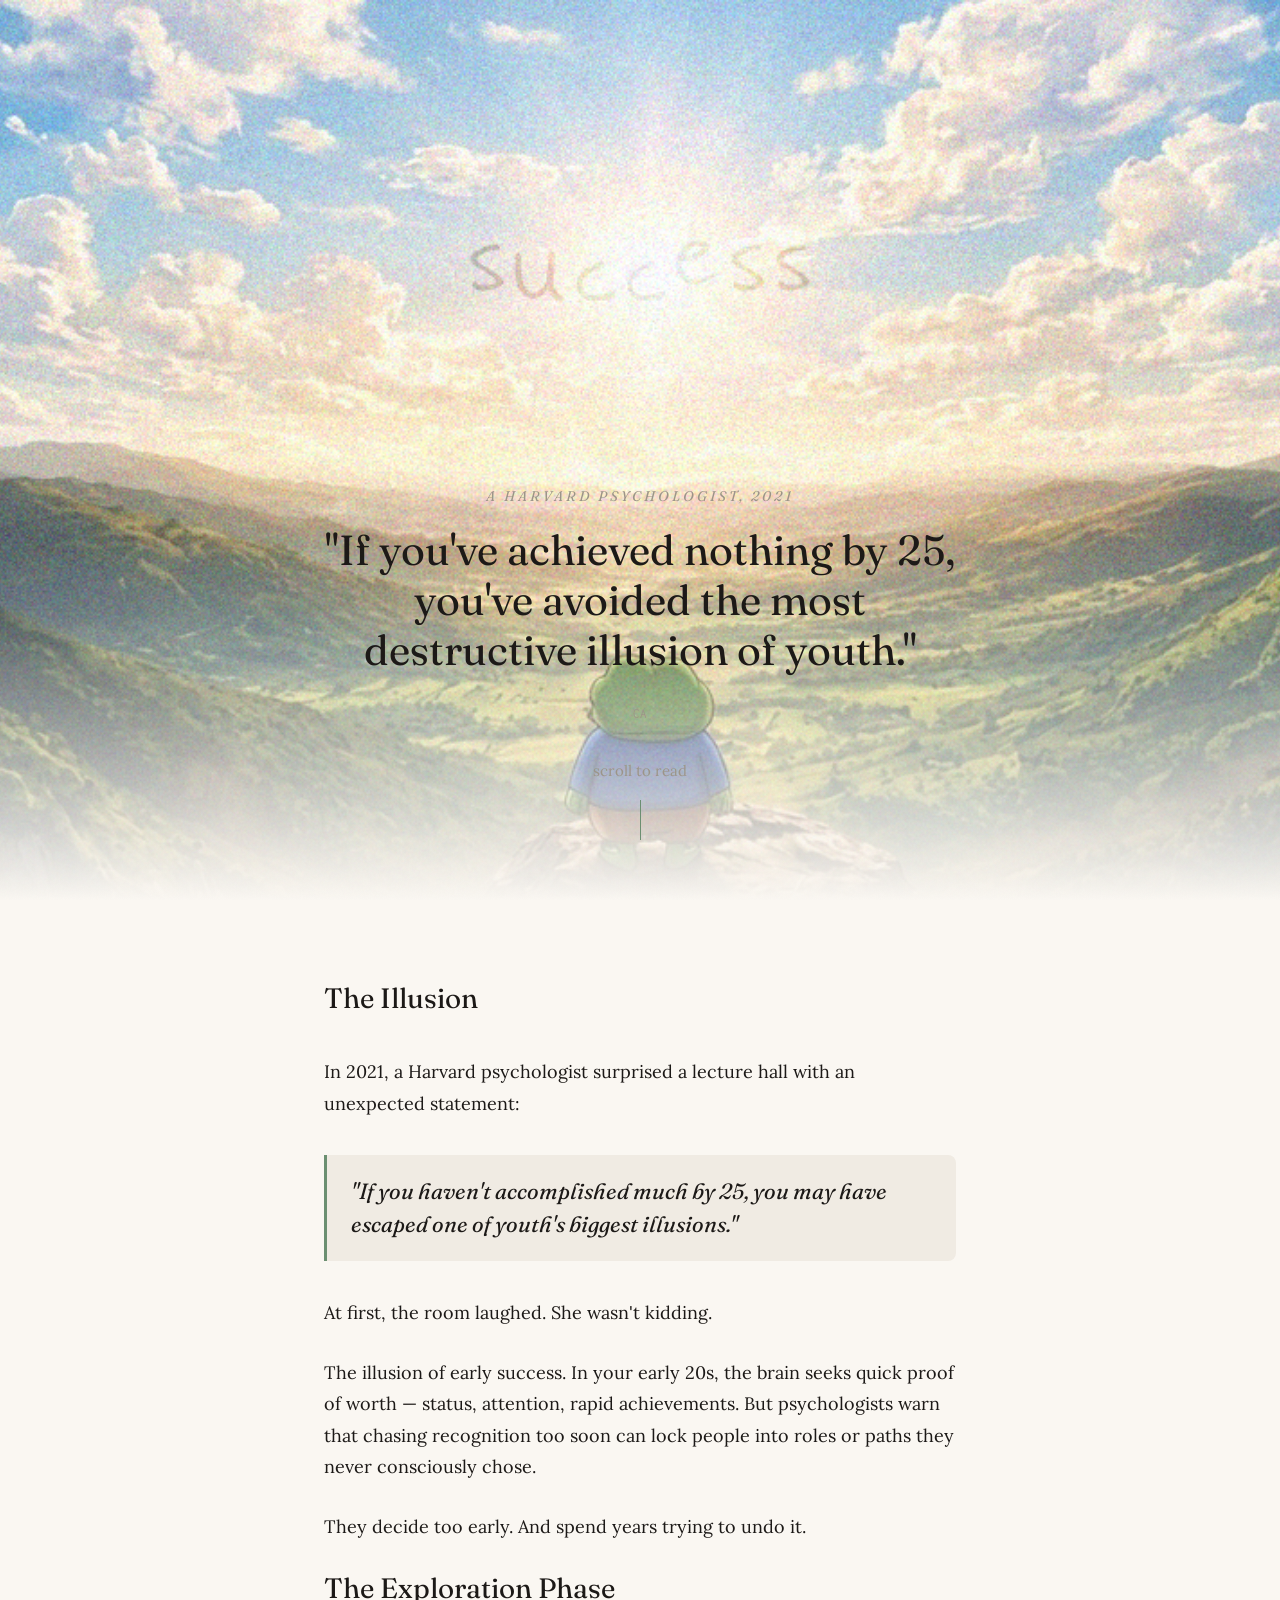
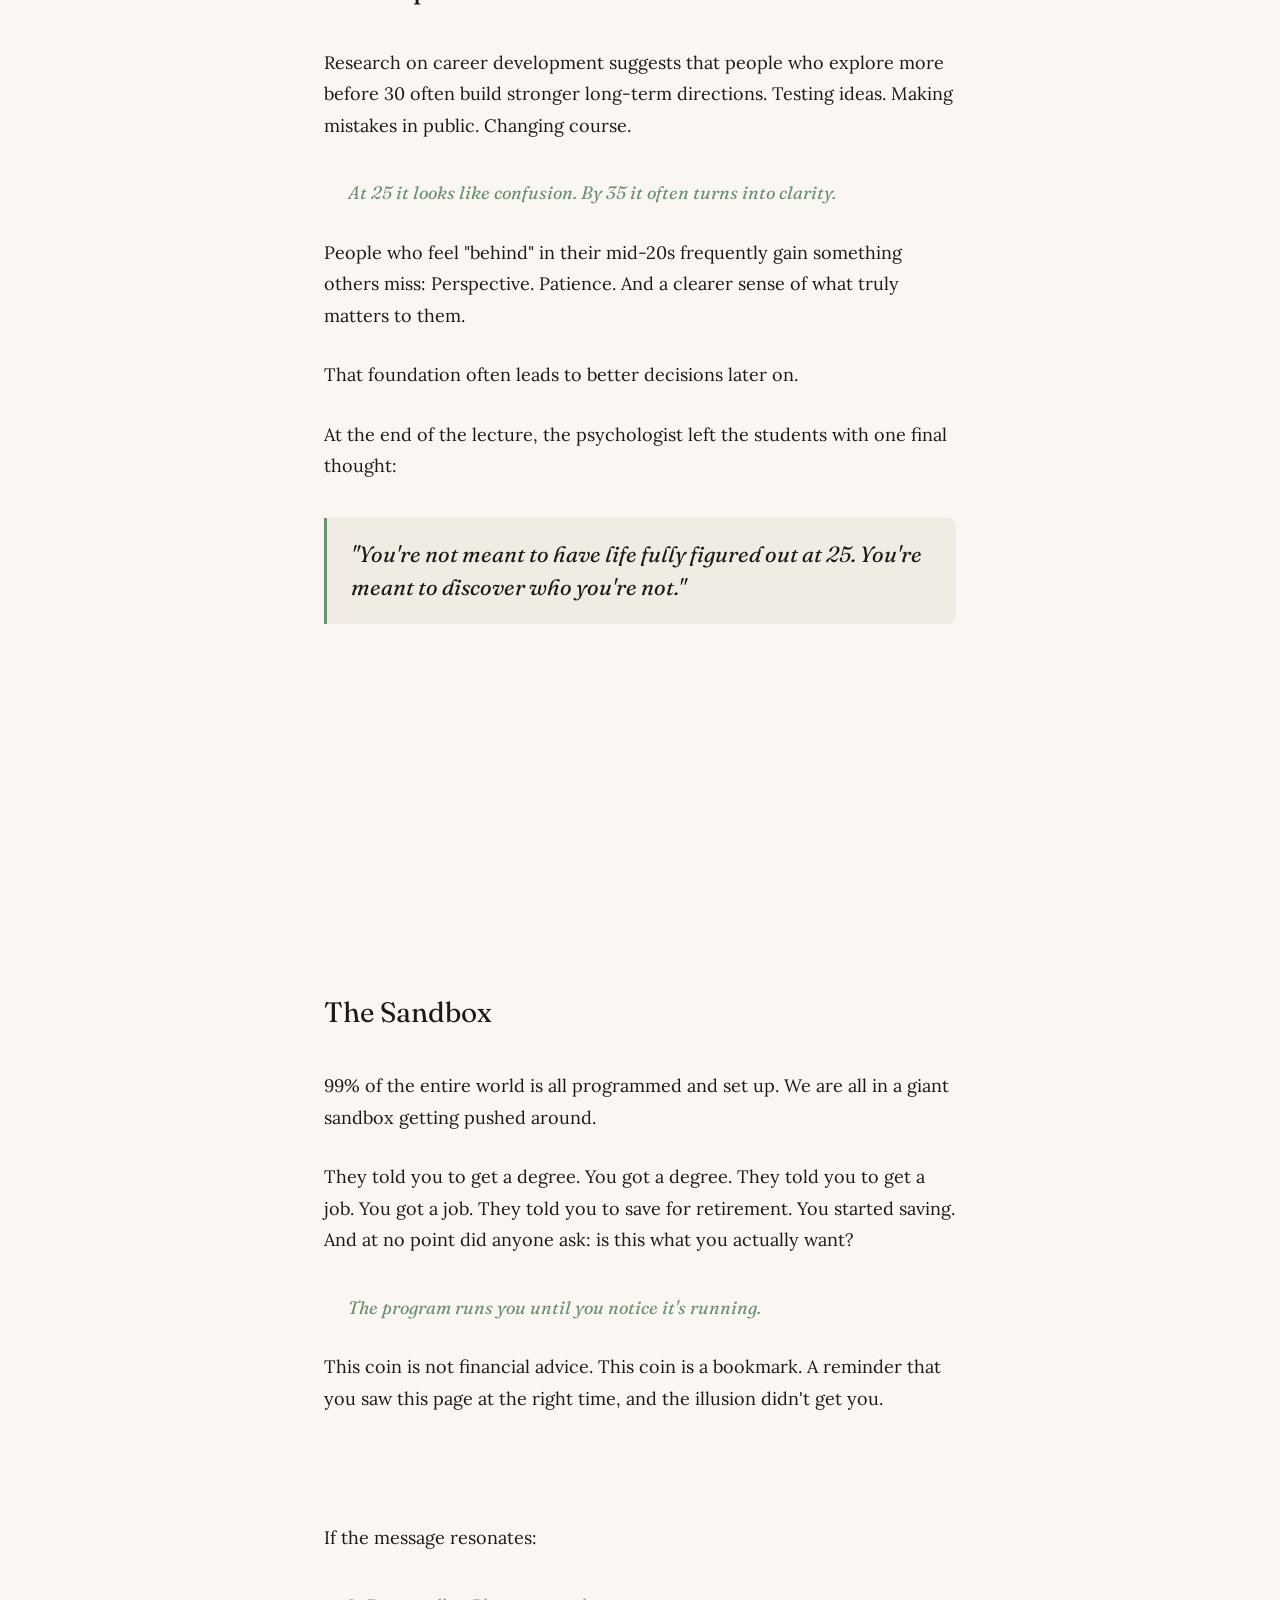
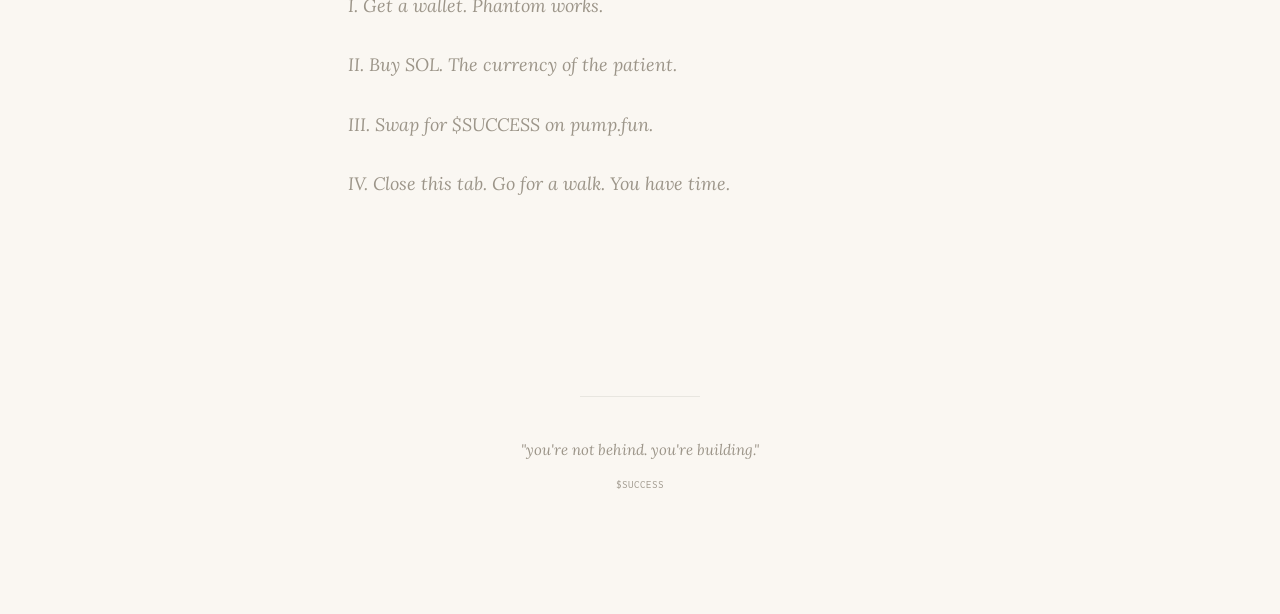
==== commit 4791876d: "Add full CA to hero and header center, X icon, bigger header fonts Co-Authored-By: Claude Opus 4.6 (" ====
--- a/index.html
+++ b/index.html
@@ -12,7 +12,7 @@
   <meta name="twitter:card" content="summary_large_image">
   <meta name="twitter:title" content="$SUCCESS — The Illusion of Youth">
   <meta name="twitter:description" content="If you've achieved nothing by 25, you've avoided the most destructive illusion of youth.">
-  <link rel="icon" href="favicon.ico">
+  <link rel="icon" href="favicon.png" type="image/png">
   <link rel="preconnect" href="https://fonts.googleapis.com">
   <link rel="preconnect" href="https://fonts.gstatic.com" crossorigin>
   <link href="https://fonts.googleapis.com/css2?family=Fraunces:ital,opsz,wght@0,9..144,400;0,9..144,700;1,9..144,400;1,9..144,700&family=Inconsolata:wght@400;700&family=Lora:ital,wght@0,400;0,600;1,400&display=swap" rel="stylesheet">
@@ -26,17 +26,12 @@
 <!-- Fixed header -->
 <header class="site-header" id="siteHeader">
   <span class="header-ticker">$SUCCESS</span>
-  <div class="header-actions">
-    <button class="header-ca" id="headerCa" title="Copy contract address">CA</button>
-    <a href="#" class="header-link" id="communityLink" target="_blank" rel="noopener" title="Community">
-      <svg viewBox="0 0 24 24" fill="none" stroke="currentColor" stroke-width="1.5" stroke-linecap="round" stroke-linejoin="round">
-        <path d="M17 21v-2a4 4 0 0 0-4-4H5a4 4 0 0 0-4 4v2"/>
-        <circle cx="9" cy="7" r="4"/>
-        <path d="M23 21v-2a4 4 0 0 0-3-3.87"/>
-        <path d="M16 3.13a4 4 0 0 1 0 7.75"/>
-      </svg>
-    </a>
-  </div>
+  <button class="header-ca" id="headerCa" title="Copy contract address">CA</button>
+  <a href="#" class="header-link" id="twitterLink" target="_blank" rel="noopener" title="Twitter">
+    <svg viewBox="0 0 24 24" fill="currentColor" width="22" height="22">
+      <path d="M18.244 2.25h3.308l-7.227 8.26 8.502 11.24H16.17l-5.214-6.817L4.99 21.75H1.68l7.73-8.835L1.254 2.25H8.08l4.713 6.231zm-1.161 17.52h1.833L7.084 4.126H5.117z"/>
+    </svg>
+  </a>
 </header>
 
 <!-- CHAPTER 0 — THE VIEW -->
@@ -48,6 +43,7 @@
   <div class="hero-content">
     <p class="hero-attribution">A Harvard Psychologist, 2021</p>
     <h1 class="hero-quote">"If you've achieved nothing by 25, you've avoided the most destructive illusion of youth."</h1>
+    <button class="hero-ca" id="heroCa" title="Copy contract address">CA</button>
     <p class="hero-scroll">scroll to read</p>
     <div class="scroll-line"></div>
   </div>
--- a/style.css
+++ b/style.css
@@ -50,7 +50,7 @@
   top: 0;
   left: 0;
   right: 0;
-  height: 48px;
+  height: 56px;
   background: rgba(250, 247, 242, 0.92);
   backdrop-filter: blur(8px);
   -webkit-backdrop-filter: blur(8px);
@@ -59,7 +59,7 @@
   display: flex;
   align-items: center;
   justify-content: space-between;
-  padding: 0 24px;
+  padding: 0 28px;
   opacity: 0;
   transform: translateY(-100%);
   transition: opacity 0.4s ease, transform 0.4s ease;
@@ -74,27 +74,24 @@
 
 .header-ticker {
   font-family: 'Fraunces', serif;
-  font-size: 14px;
+  font-size: 18px;
   font-style: italic;
   color: var(--sage);
   letter-spacing: 0.5px;
 }
 
-.header-actions {
-  display: flex;
-  align-items: center;
-  gap: 16px;
-}
-
 .header-ca {
   font-family: 'Inconsolata', monospace;
-  font-size: 11px;
+  font-size: 13px;
   color: var(--stone);
   cursor: pointer;
   transition: color 0.2s;
   background: none;
   border: none;
   padding: 4px 8px;
+  position: absolute;
+  left: 50%;
+  transform: translateX(-50%);
 }
 
 .header-ca:hover {
@@ -113,8 +110,8 @@
 }
 
 .header-link svg {
-  width: 18px;
-  height: 18px;
+  width: 22px;
+  height: 22px;
 }
 
 /* ── Toast ── */
@@ -197,8 +194,25 @@
   font-size: 42px;
   line-height: 1.2;
   color: var(--ink);
-  margin-bottom: 40px;
+  margin-bottom: 20px;
   font-weight: 400;
+}
+
+.hero-ca {
+  font-family: 'Inconsolata', monospace;
+  font-size: 13px;
+  color: var(--stone);
+  background: none;
+  border: none;
+  cursor: pointer;
+  padding: 6px 12px;
+  margin-bottom: 32px;
+  transition: color 0.2s;
+  word-break: break-all;
+}
+
+.hero-ca:hover {
+  color: var(--sage);
 }
 
 .hero-scroll {
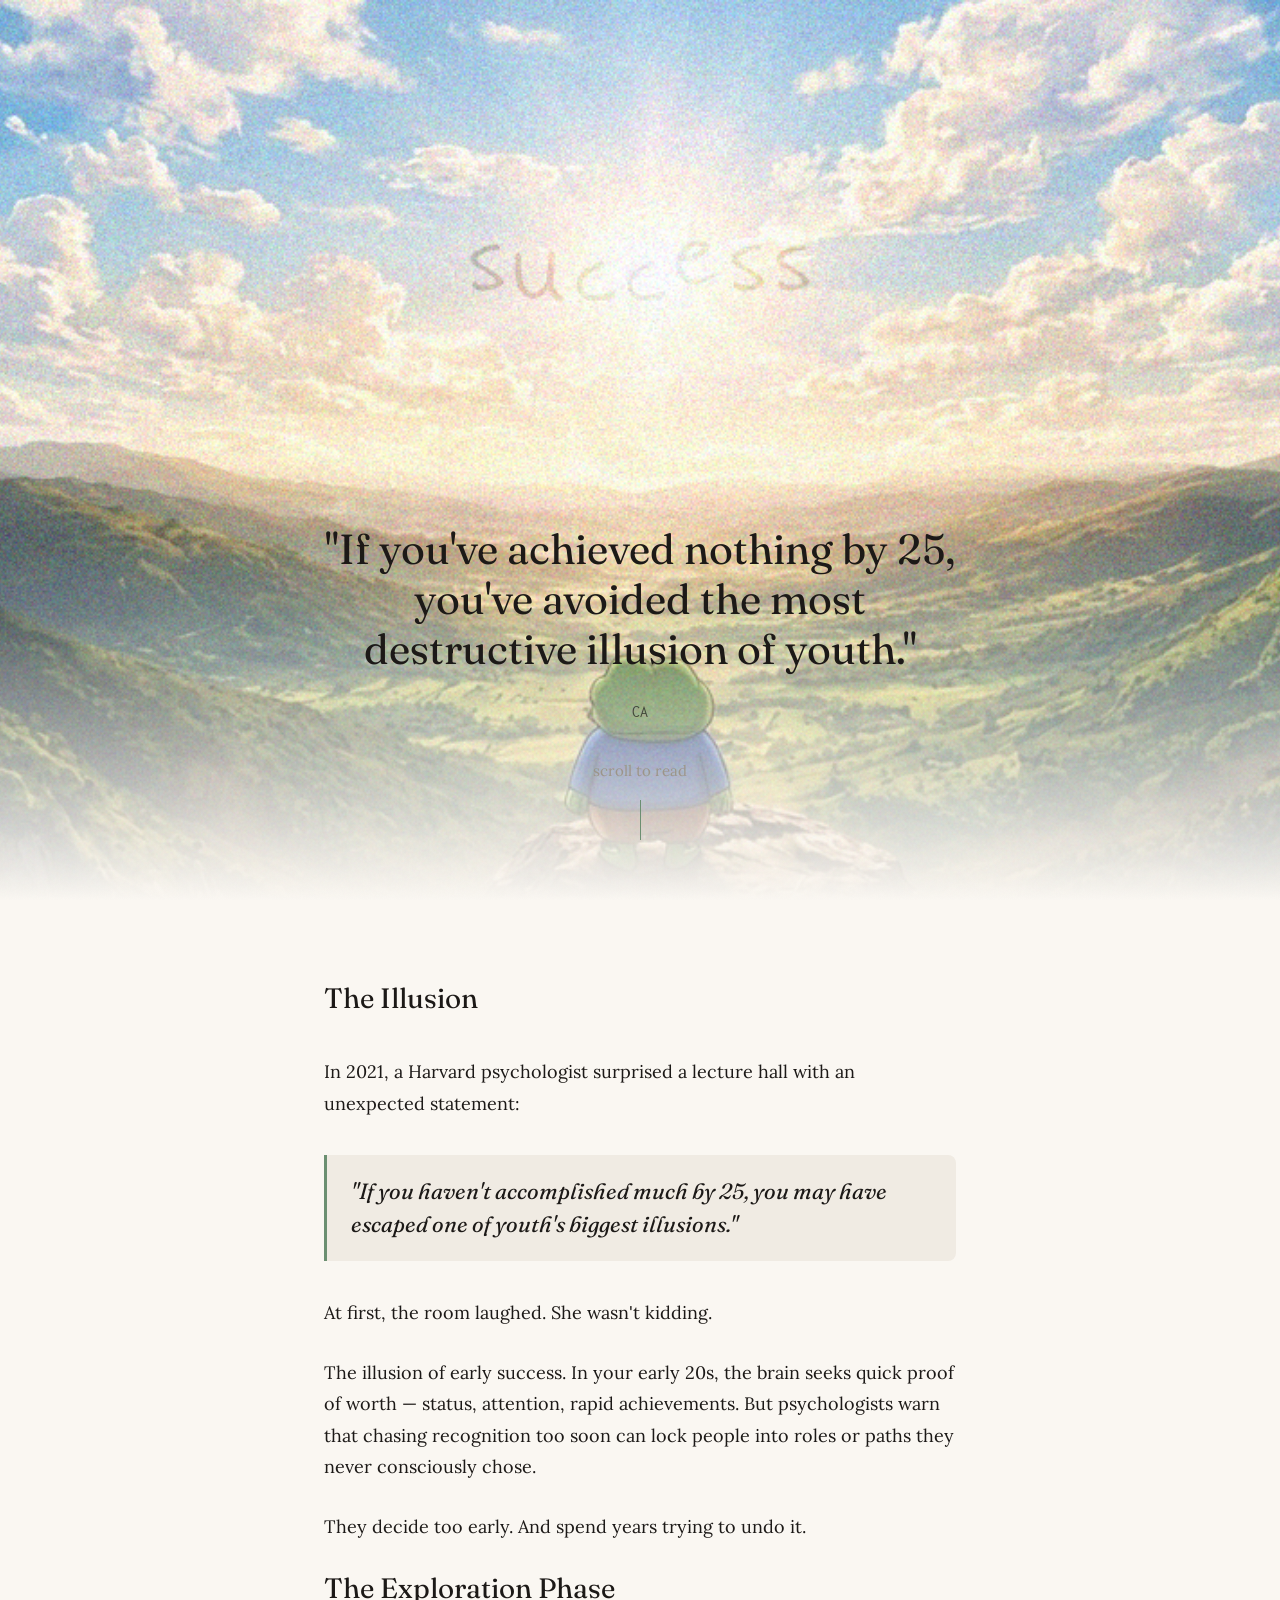
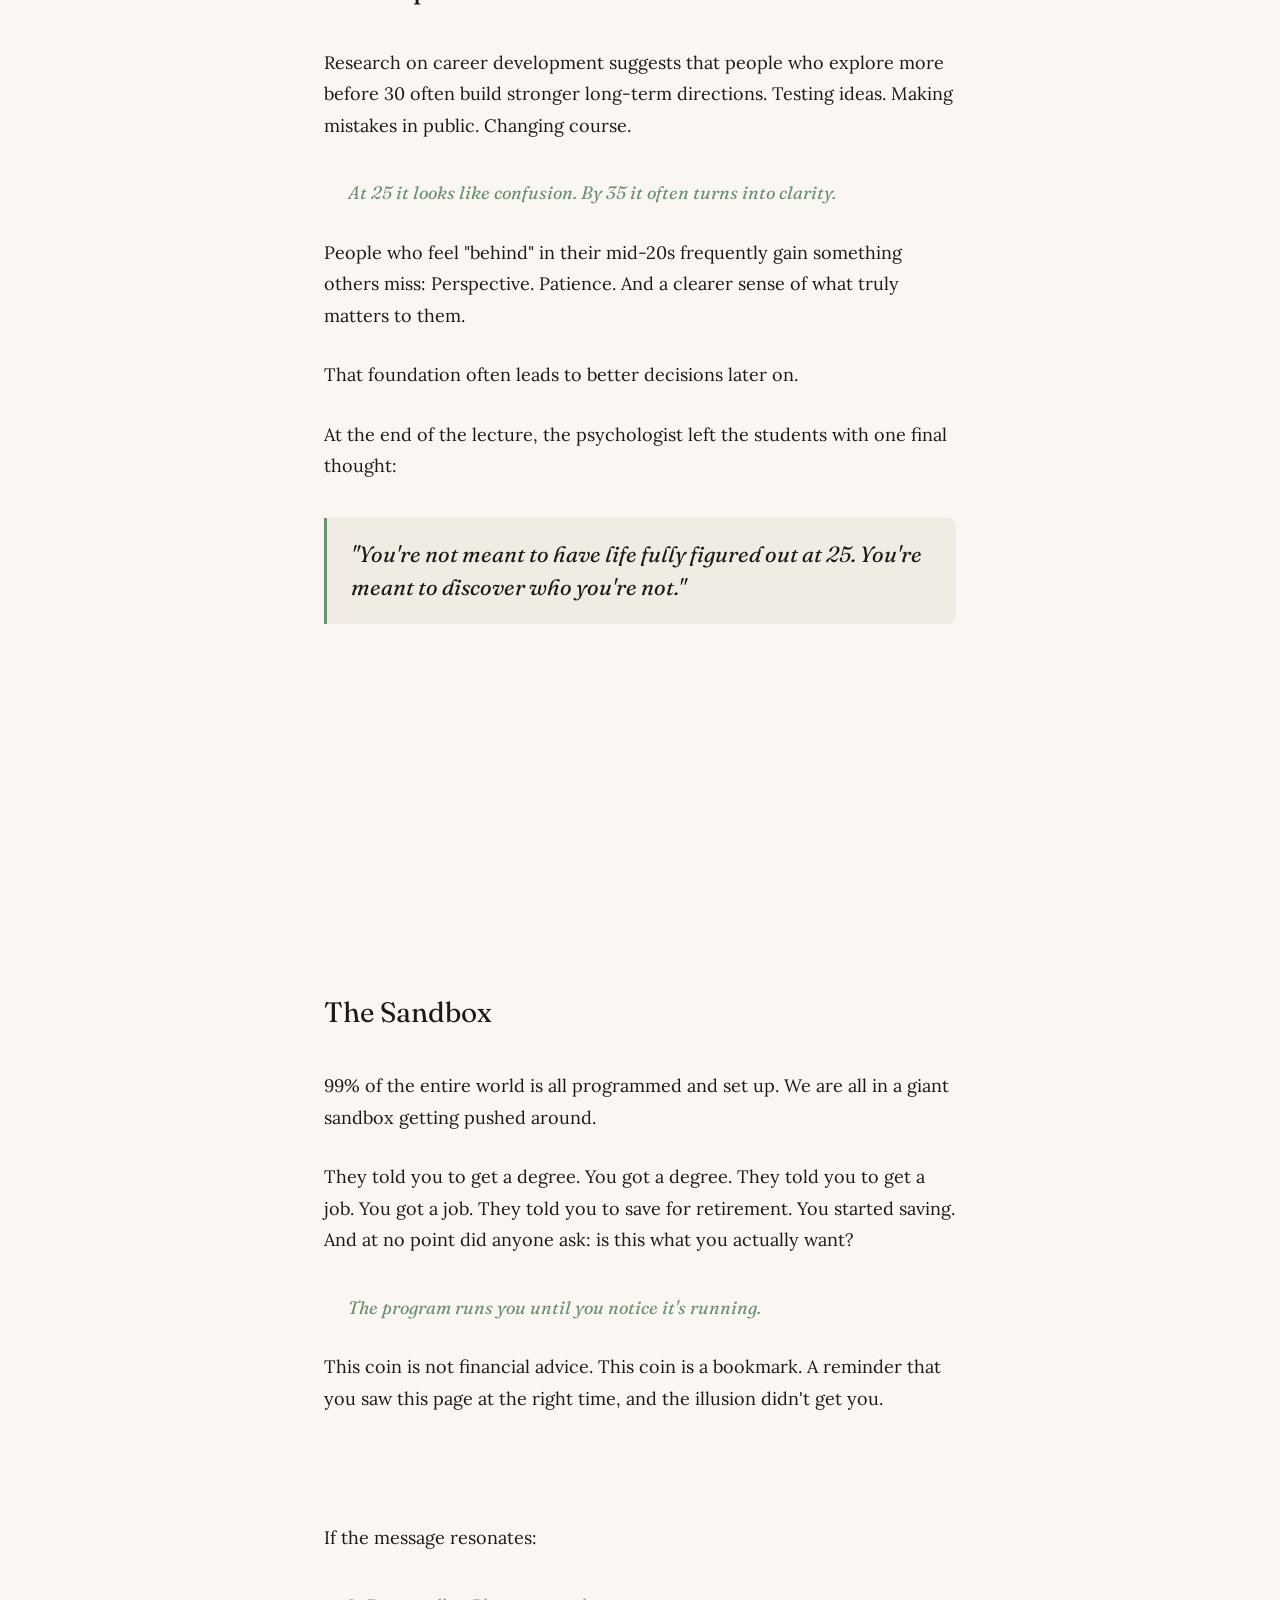
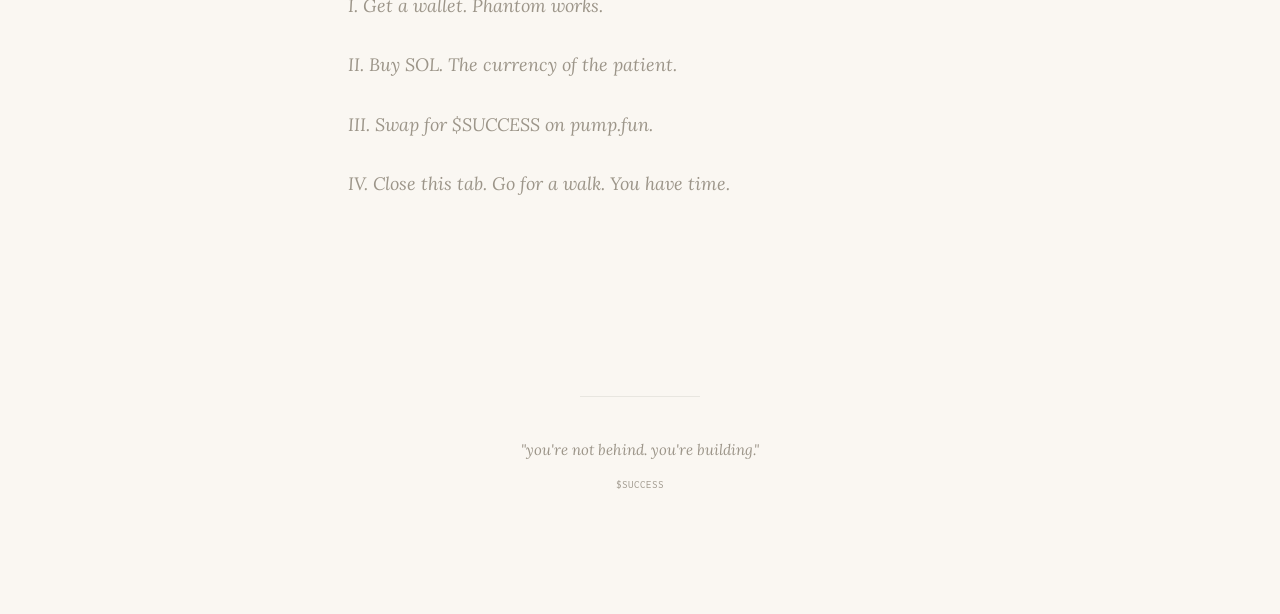
==== commit ffcceb1b: "Remove attribution, bigger/darker hero CA, simplify admin to CA+Twitter only Co-Authored-By: Claude " ====
--- a/index.html
+++ b/index.html
@@ -41,7 +41,6 @@
     <div class="hero-gradient"></div>
   </div>
   <div class="hero-content">
-    <p class="hero-attribution">A Harvard Psychologist, 2021</p>
     <h1 class="hero-quote">"If you've achieved nothing by 25, you've avoided the most destructive illusion of youth."</h1>
     <button class="hero-ca" id="heroCa" title="Copy contract address">CA</button>
     <p class="hero-scroll">scroll to read</p>
--- a/style.css
+++ b/style.css
@@ -200,8 +200,8 @@
 
 .hero-ca {
   font-family: 'Inconsolata', monospace;
-  font-size: 13px;
-  color: var(--stone);
+  font-size: 16px;
+  color: var(--ink);
   background: none;
   border: none;
   cursor: pointer;
@@ -209,10 +209,12 @@
   margin-bottom: 32px;
   transition: color 0.2s;
   word-break: break-all;
+  opacity: 0.7;
 }
 
 .hero-ca:hover {
   color: var(--sage);
+  opacity: 1;
 }
 
 .hero-scroll {
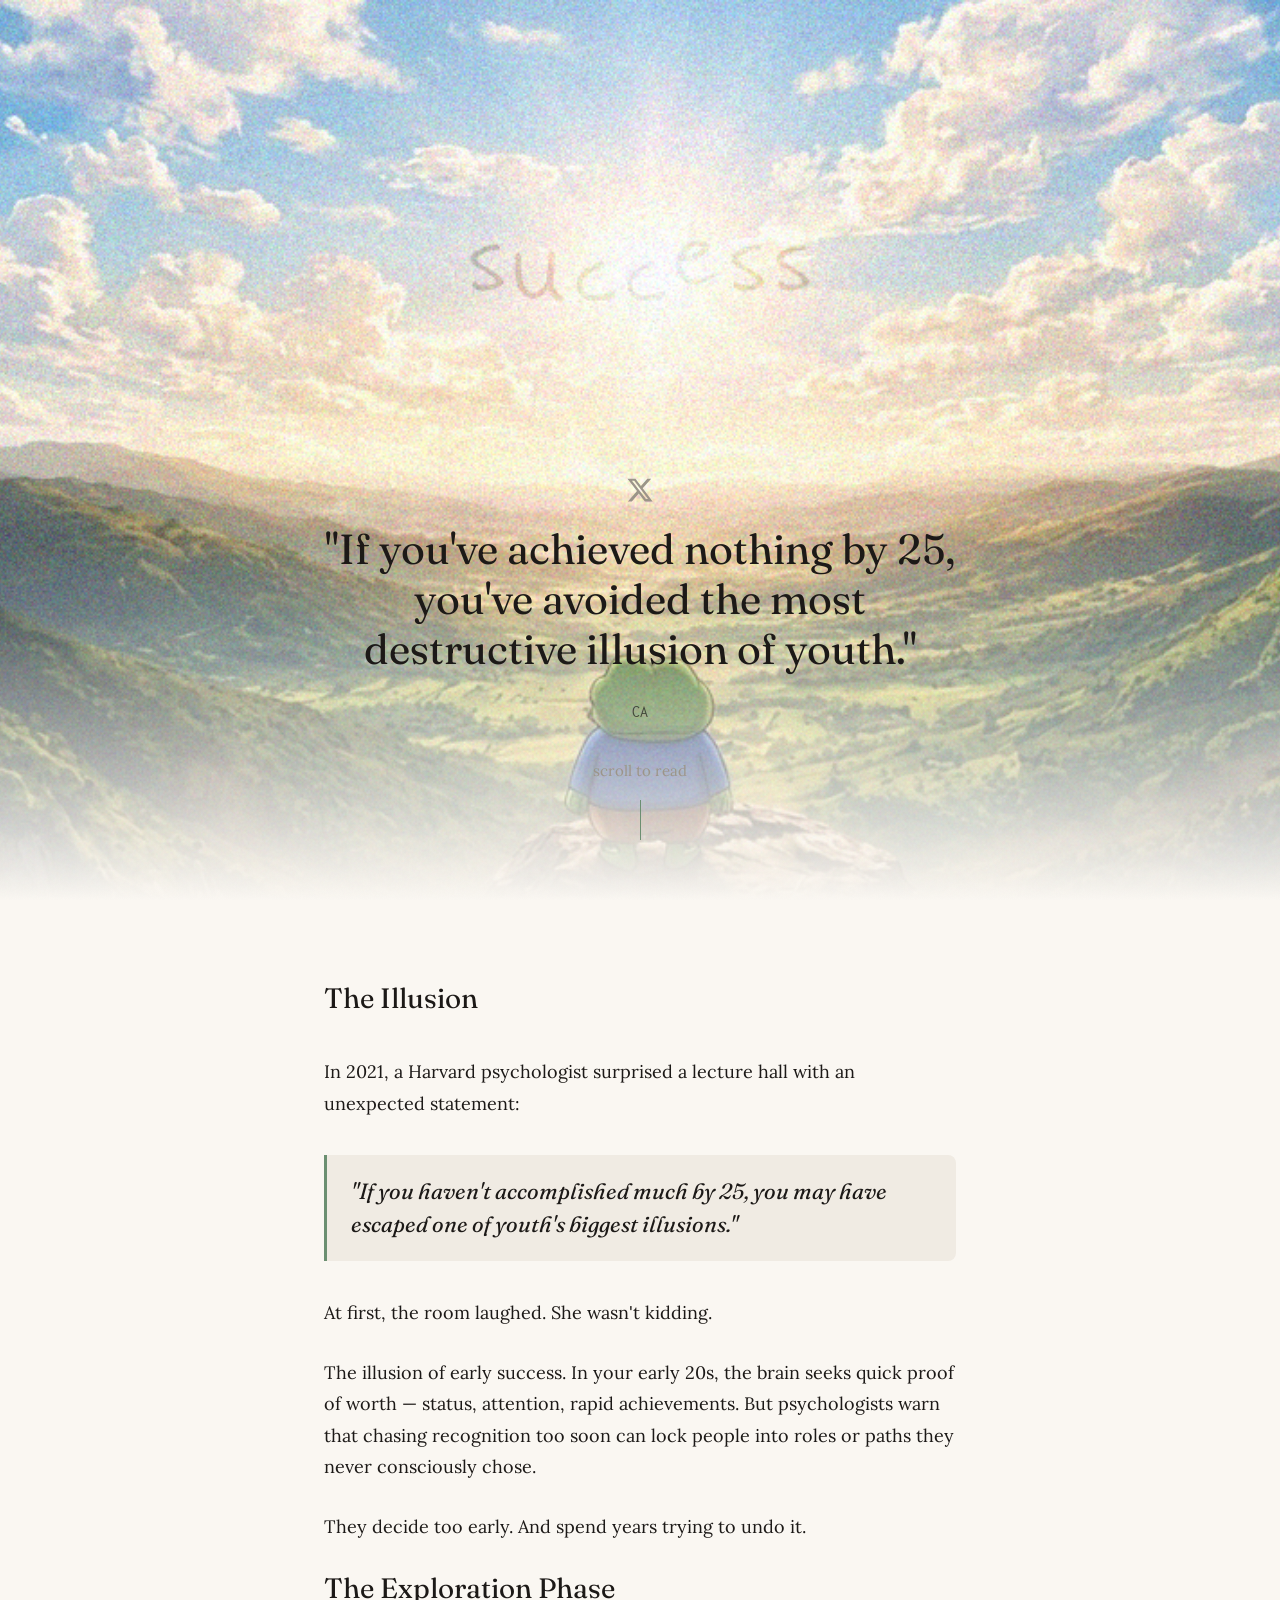
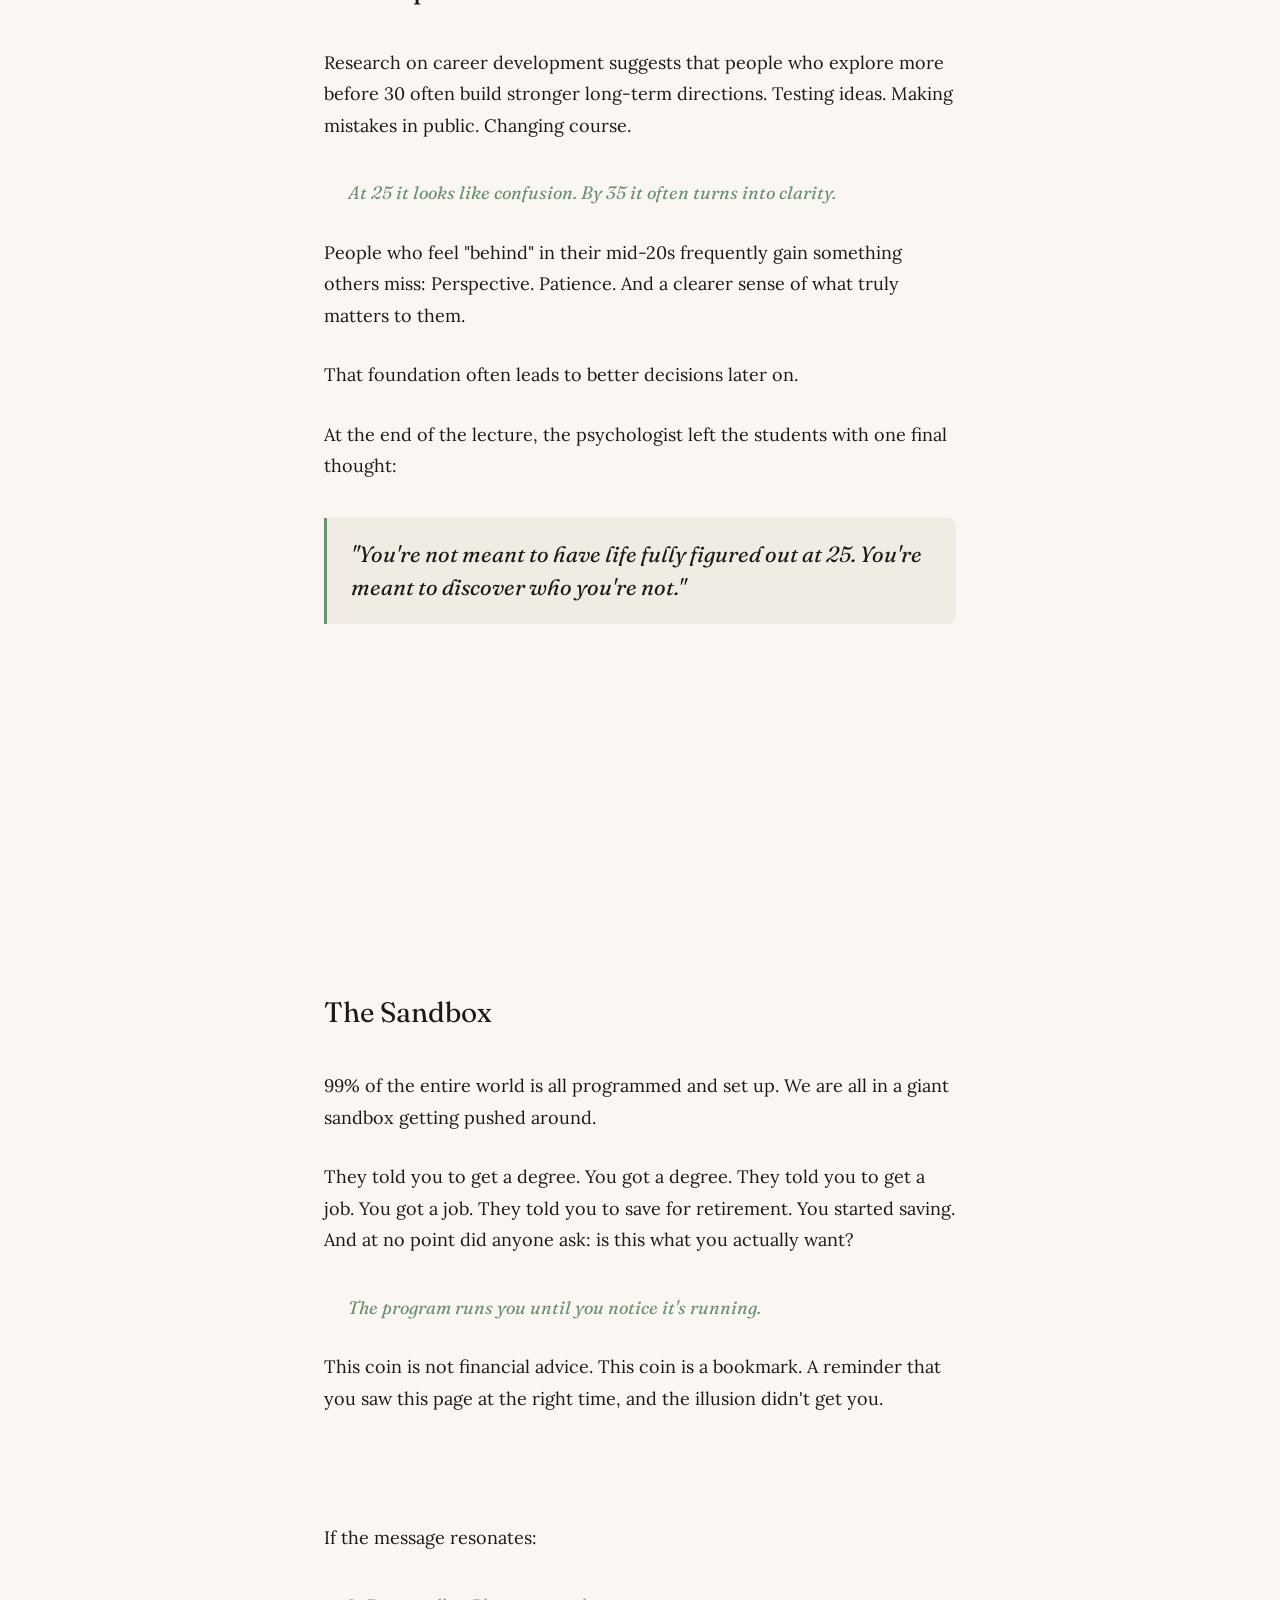
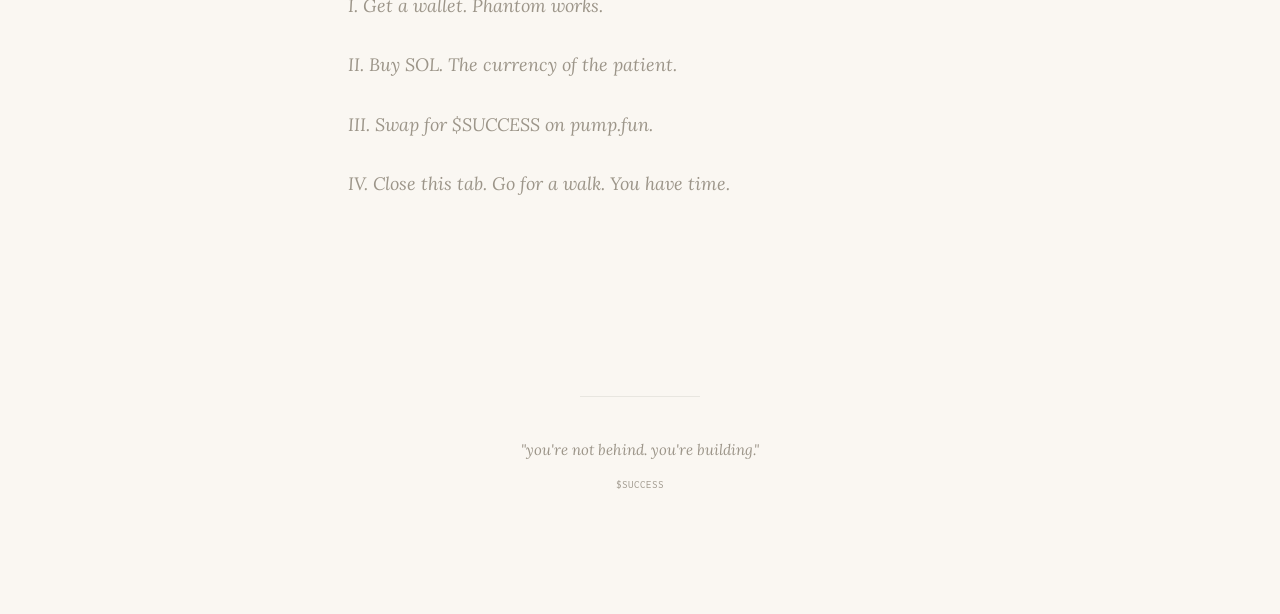
==== commit 0402e128: "Add X (Twitter) icon above hero quote, centered Co-Authored-By: Claude Opus 4.6 (1M context) <norepl" ====
--- a/index.html
+++ b/index.html
@@ -41,6 +41,11 @@
     <div class="hero-gradient"></div>
   </div>
   <div class="hero-content">
+    <a href="#" class="hero-x-link" id="heroTwitterLink" target="_blank" rel="noopener" title="Twitter">
+      <svg viewBox="0 0 24 24" fill="currentColor" width="28" height="28">
+        <path d="M18.244 2.25h3.308l-7.227 8.26 8.502 11.24H16.17l-5.214-6.817L4.99 21.75H1.68l7.73-8.835L1.254 2.25H8.08l4.713 6.231zm-1.161 17.52h1.833L7.084 4.126H5.117z"/>
+      </svg>
+    </a>
     <h1 class="hero-quote">"If you've achieved nothing by 25, you've avoided the most destructive illusion of youth."</h1>
     <button class="hero-ca" id="heroCa" title="Copy contract address">CA</button>
     <p class="hero-scroll">scroll to read</p>
--- a/style.css
+++ b/style.css
@@ -189,6 +189,17 @@
   margin-bottom: 16px;
 }
 
+.hero-x-link {
+  color: var(--stone);
+  transition: color 0.2s;
+  margin-bottom: 20px;
+  display: inline-flex;
+}
+
+.hero-x-link:hover {
+  color: var(--sage);
+}
+
 .hero-quote {
   font-family: 'Fraunces', serif;
   font-size: 42px;
